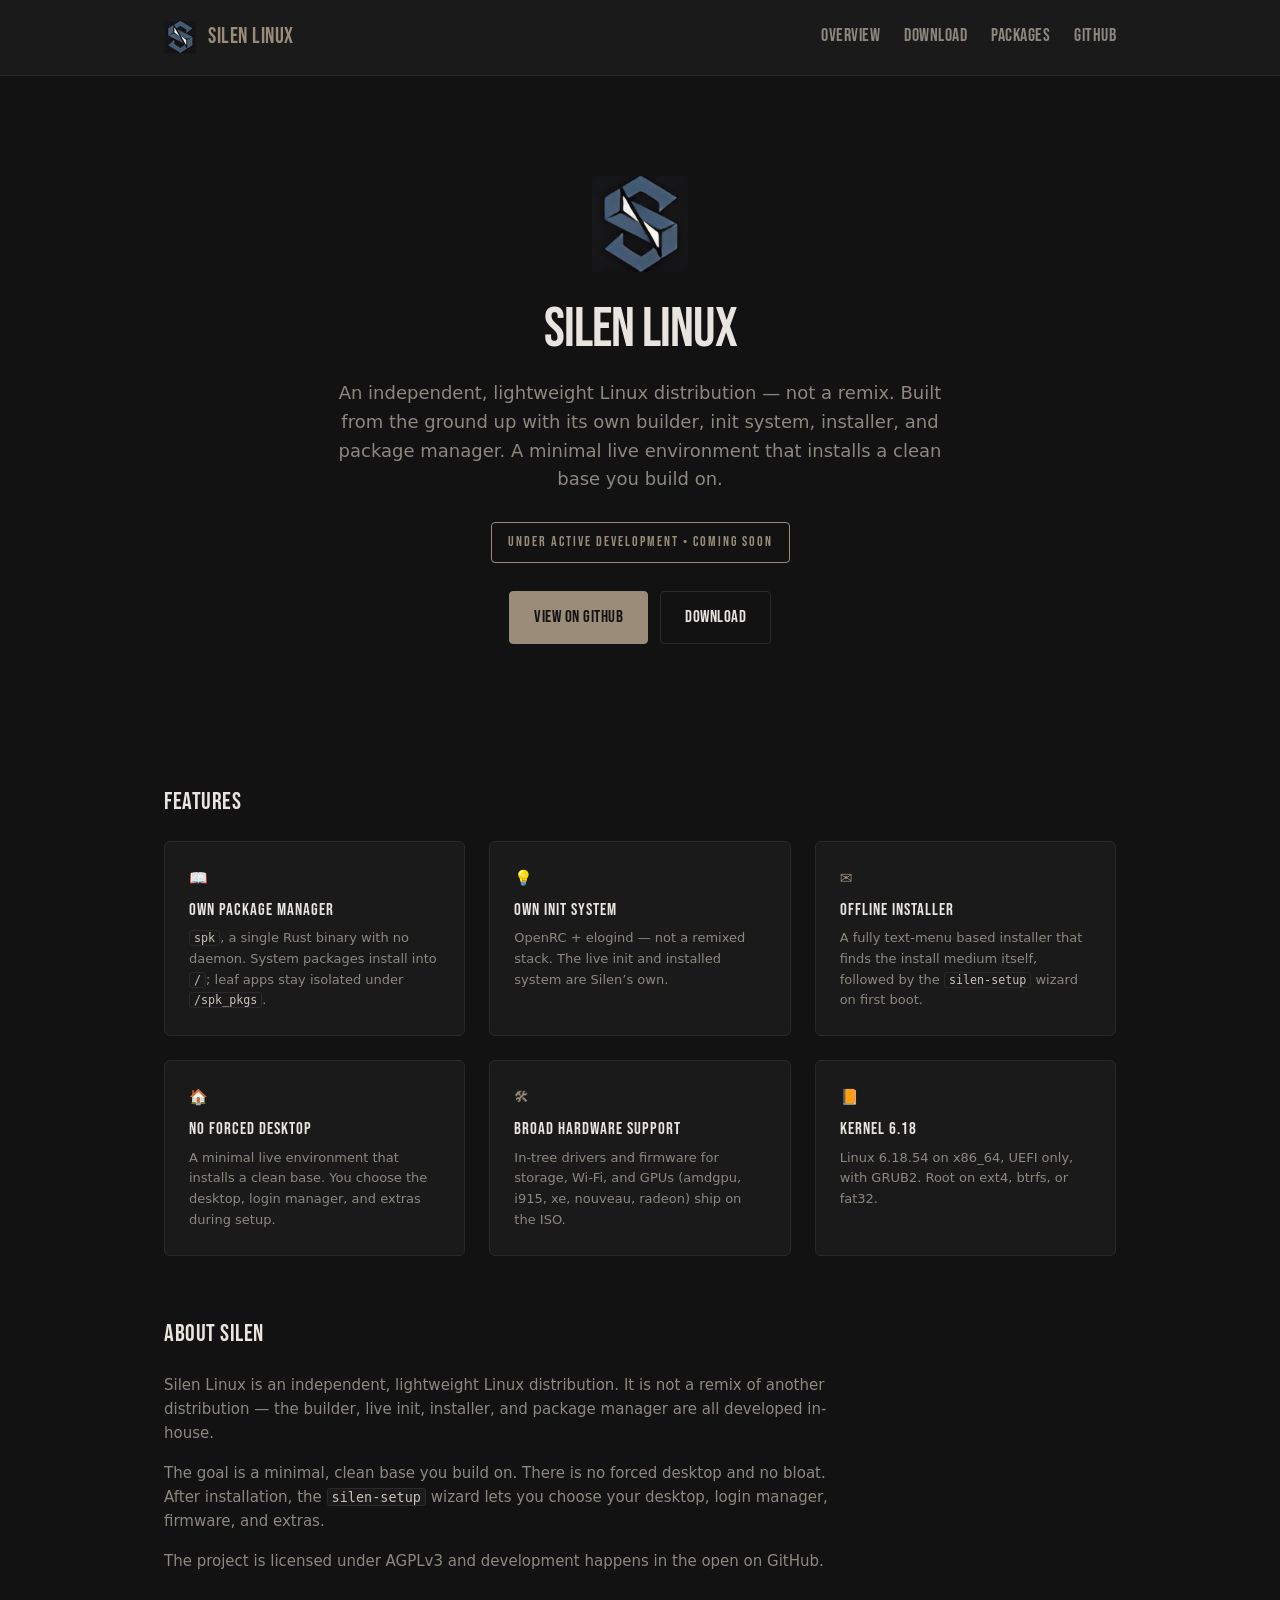
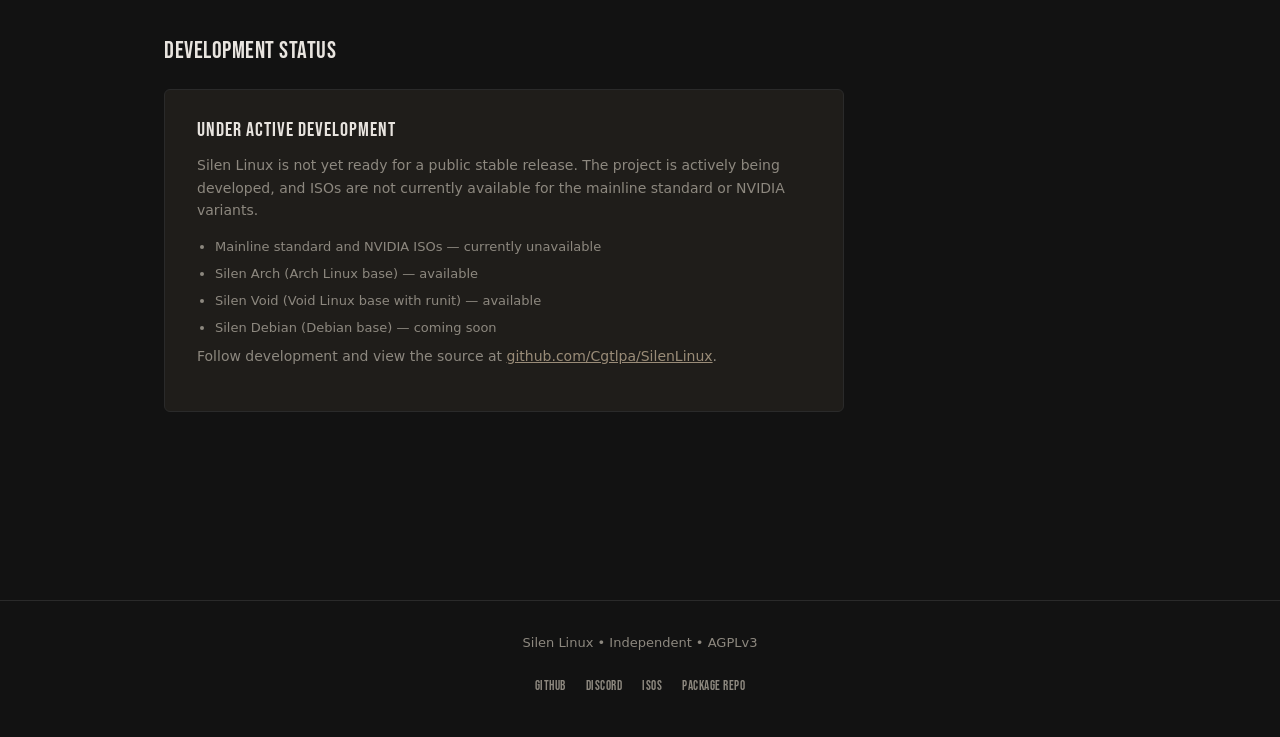
==== index.html @ 4ad1a321 "Redesign site: charcoal/earthy palette, coming-soon homepage, new navigation" ====
<!DOCTYPE html>
<html lang="en">
<head>
    <link rel="preconnect" href="https://fonts.googleapis.com">
    <link rel="preconnect" href="https://fonts.gstatic.com" crossorigin>
    <link href="https://fonts.googleapis.com/css2?family=Bebas+Neue&display=swap" rel="stylesheet">
    <meta charset="UTF-8">
    <meta name="viewport" content="width=device-width, initial-scale=1.0">
    <title>Silen Linux - an independent Linux distribution in development</title>
    <meta name="description" content="Silen Linux is an independent, lightweight Linux distribution under active development. Not a remix - built from the ground up with its own builder, init system, installer, and package manager.">
    <link rel="icon" href="favicon.png" type="image/png">
    <link rel="stylesheet" href="styles.css?v=5">
</head>
<body>

<div class="header">
    <div class="header-inner">
        <a class="brand" href="index.html">
            <img src="silen_logo_preffered.png" alt="Silen Linux logo">
            <h1>Silen Linux</h1>
        </a>
        <button class="mobile-menu-btn" aria-label="Toggle menu">&#9776;</button>
        <nav id="main-nav">
            <a href="index.html">Overview</a>
            <a href="get.html">Download</a>
            <a href="packages.html">Packages</a>
            <a href="https://github.com/Cgtlpa/SilenLinux" target="_blank" rel="noopener">GitHub</a>
        </nav>
    </div>
</div>

<div class="page">
    <section class="hero">
        <img src="silen_logo_preffered.png" alt="Silen Linux logo" class="hero-logo">
        <h1>Silen Linux</h1>
        <p>An independent, lightweight Linux distribution &mdash; not a remix. Built from the ground up with its own builder, init system, installer, and package manager. A minimal live environment that installs a clean base you build on.</p>
        <div class="coming-soon">Under active development &bull; Coming soon</div>
        <div class="actions">
            <a class="btn btn-primary" href="https://github.com/Cgtlpa/SilenLinux" target="_blank" rel="noopener">View on GitHub</a>
            <a class="btn btn-outline" href="get.html">Download</a>
        </div>
    </section>

    <section class="section">
        <h2 class="section-title">Features</h2>
        <div class="features-grid">
            <div class="feature">
                <span class="feature-icon" aria-hidden="true">&#128214;</span>
                <h3>Own package manager</h3>
                <p><code>spk</code>, a single Rust binary with no daemon. System packages install into <code>/</code>; leaf apps stay isolated under <code>/spk_pkgs</code>.</p>
            </div>
            <div class="feature">
                <span class="feature-icon" aria-hidden="true">&#128161;</span>
                <h3>Own init system</h3>
                <p>OpenRC + elogind &mdash; not a remixed stack. The live init and installed system are Silen&rsquo;s own.</p>
            </div>
            <div class="feature">
                <span class="feature-icon" aria-hidden="true">&#9993;</span>
                <h3>Offline installer</h3>
                <p>A fully text-menu based installer that finds the install medium itself, followed by the <code>silen-setup</code> wizard on first boot.</p>
            </div>
            <div class="feature">
                <span class="feature-icon" aria-hidden="true">&#127968;</span>
                <h3>No forced desktop</h3>
                <p>A minimal live environment that installs a clean base. You choose the desktop, login manager, and extras during setup.</p>
            </div>
            <div class="feature">
                <span class="feature-icon" aria-hidden="true">&#128736;</span>
                <h3>Broad hardware support</h3>
                <p>In-tree drivers and firmware for storage, Wi-Fi, and GPUs (amdgpu, i915, xe, nouveau, radeon) ship on the ISO.</p>
            </div>
            <div class="feature">
                <span class="feature-icon" aria-hidden="true">&#128217;</span>
                <h3>Kernel 6.18</h3>
                <p>Linux 6.18.54 on x86_64, UEFI only, with GRUB2. Root on ext4, btrfs, or fat32.</p>
            </div>
        </div>
    </section>

    <section class="section">
        <h2 class="section-title">About Silen</h2>
        <div class="about-content">
            <p>Silen Linux is an independent, lightweight Linux distribution. It is not a remix of another distribution &mdash; the builder, live init, installer, and package manager are all developed in-house.</p>
            <p>The goal is a minimal, clean base you build on. There is no forced desktop and no bloat. After installation, the <code>silen-setup</code> wizard lets you choose your desktop, login manager, firmware, and extras.</p>
            <p>The project is licensed under AGPLv3 and development happens in the open on GitHub.</p>
        </div>
    </section>

    <section class="section">
        <h2 class="section-title">Development Status</h2>
        <div class="dev-status">
            <h2>Under active development</h2>
            <p>Silen Linux is not yet ready for a public stable release. The project is actively being developed, and ISOs are not currently available for the mainline standard or NVIDIA variants.</p>
            <ul>
                <li>Mainline standard and NVIDIA ISOs &mdash; currently unavailable</li>
                <li>Silen Arch (Arch Linux base) &mdash; available</li>
                <li>Silen Void (Void Linux base with runit) &mdash; available</li>
                <li>Silen Debian (Debian base) &mdash; coming soon</li>
            </ul>
            <p>Follow development and view the source at <a href="https://github.com/Cgtlpa/SilenLinux" target="_blank" rel="noopener">github.com/Cgtlpa/SilenLinux</a>.</p>
        </div>
    </section>
</div>

<div class="footer">
    <div class="footer-inner">
        <p>Silen Linux &bull; Independent &bull; AGPLv3</p>
        <nav>
            <a href="https://github.com/Cgtlpa/SilenLinux" target="_blank" rel="noopener">GitHub</a>
            <a href="https://discord.gg/WxbRRURcZ" target="_blank" rel="noopener">Discord</a>
            <a href="https://huggingface.co/datasets/vgzz/silen-isos" target="_blank" rel="noopener">ISOs</a>
            <a href="https://huggingface.co/datasets/vgzz/spk-pkgs/tree/main/packages" target="_blank" rel="noopener">Package repo</a>
        </nav>
    </div>
</div>

<script>
    const btn = document.querySelector('.mobile-menu-btn');
    const nav = document.getElementById('main-nav');
    btn.addEventListener('click', () => {
        const open = nav.classList.toggle('open');
        btn.setAttribute('aria-expanded', open);
    });
</script>

</body>
</html>
---- styles.css ----
/* Silen Linux - charcoal, warm off-white, muted earthy accent */

* {
    box-sizing: border-box;
}

:root {
    --bg: #121212;
    --surface: #1a1a1a;
    --surface-hover: #242424;
    --border: #2a2a2a;
    --text: #e8e4df;
    --text-muted: #8d887f;
    --accent: #9a8c78;
    --accent-hover: #b8a894;
    --code-bg: #1a1a1a;
    --code-text: #c9c2b8;
    --status-bg: #1f1d1a;
}

html {
    scroll-behavior: smooth;
}

body {
    color: var(--text);
    background-color: var(--bg);
    font-family: ui-sans-serif, system-ui, -apple-system, BlinkMacSystemFont, "Segoe UI", Roboto, "Helvetica Neue", sans-serif;
    font-size: 15px;
    line-height: 1.6;
    margin: 0;
    padding: 0;
}

::selection {
    background: var(--accent);
    color: var(--bg);
}

.muted {
    color: var(--text-muted);
}

a {
    color: var(--accent);
    text-decoration: underline;
}

a:hover {
    color: var(--accent-hover);
}

h1, h2, h3, h4 {
    font-family: "Bebas Neue", sans-serif;
    font-weight: 400;
    letter-spacing: 1px;
    margin: 0 0 12px;
    line-height: 1.2;
}

h1 {
    font-size: 40px;
}

h2 {
    font-size: 28px;
}

h3 {
    font-size: 20px;
}

p {
    margin: 0 0 16px;
}

ul, ol {
    margin: 0 0 16px;
    padding-left: 20px;
}

li {
    margin-bottom: 6px;
}

code {
    font-family: ui-monospace, "DejaVu Sans Mono", "Liberation Mono", monospace;
    font-size: 0.9em;
    color: var(--code-text);
    background: var(--code-bg);
    border: 1px solid var(--border);
    padding: 0 4px;
    border-radius: 3px;
}

pre {
    background: var(--code-bg);
    border: 1px solid var(--border);
    border-radius: 6px;
    padding: 12px 16px;
    margin: 16px 0;
    overflow-x: auto;
    font-size: 13px;
    line-height: 1.5;
}

pre code {
    background: none;
    border: none;
    padding: 0;
    color: var(--code-text);
}

/* Favicon link is set in HTML */

/* Header / Navigation */
.header {
    background: var(--surface);
    border-bottom: 1px solid var(--border);
    padding: 16px 0;
    position: sticky;
    top: 0;
    z-index: 50;
}

.header-inner {
    max-width: 1000px;
    margin: 0 auto;
    padding: 0 24px;
    display: flex;
    align-items: center;
    justify-content: space-between;
    gap: 24px;
    flex-wrap: wrap;
}

.brand {
    display: flex;
    align-items: center;
    gap: 12px;
    text-decoration: none;
}

.brand img {
    width: 32px;
    height: 32px;
    display: block;
}

.brand h1 {
    font-size: 22px;
    margin: 0;
    letter-spacing: 0.5px;
}

nav {
    display: flex;
    gap: 24px;
    align-items: center;
    flex-wrap: wrap;
}

nav a {
    font-family: "Bebas Neue", sans-serif;
    font-size: 18px;
    letter-spacing: 0.5px;
    color: var(--text-muted);
    text-decoration: none;
    padding: 6px 0;
    border-bottom: 2px solid transparent;
    transition: border-color 0.2s ease, color 0.2s ease;
}

nav a:hover {
    color: var(--text);
    border-bottom-color: var(--accent);
}

nav a.active {
    color: var(--text);
    border-bottom-color: var(--accent);
}

/* Mobile menu button */
.mobile-menu-btn {
    display: none;
    background: none;
    border: 1px solid var(--border);
    color: var(--text);
    padding: 6px 10px;
    border-radius: 4px;
    font-size: 18px;
    cursor: pointer;
}

.mobile-menu-btn:hover {
    border-color: var(--accent);
}

/* Page container */
.page {
    max-width: 1000px;
    margin: 0 auto;
    padding: 40px 24px 60px;
}

/* Hero */
.hero {
    text-align: center;
    padding: 60px 24px 80px;
}

.hero-logo {
    width: 96px;
    height: 96px;
    margin: 0 auto 24px;
    display: block;
}

.hero h1 {
    font-size: 56px;
    margin: 0 0 16px;
    letter-spacing: -1px;
}

.hero p {
    font-size: 18px;
    color: var(--text-muted);
    max-width: 620px;
    margin: 0 auto 28px;
}

.hero .coming-soon {
    display: inline-flex;
    align-items: center;
    gap: 8px;
    font-family: "Bebas Neue", sans-serif;
    font-size: 14px;
    letter-spacing: 2px;
    color: var(--accent);
    padding: 8px 16px;
    border: 1px solid var(--accent);
    border-radius: 4px;
    margin-bottom: 28px;
}

.hero .actions {
    display: flex;
    gap: 12px;
    justify-content: center;
    flex-wrap: wrap;
}

.btn {
    display: inline-block;
    font-family: "Bebas Neue", sans-serif;
    font-size: 17px;
    letter-spacing: 0.5px;
    text-decoration: none;
    padding: 12px 24px;
    border-radius: 4px;
    border: 1px solid transparent;
    transition: background 0.2s ease, border-color 0.2s ease, color 0.2s ease;
}

.btn-primary {
    background: var(--accent);
    color: var(--bg);
    border-color: var(--accent);
}

.btn-primary:hover {
    background: var(--accent-hover);
    border-color: var(--accent-hover);
}

.btn-outline {
    background: transparent;
    color: var(--text);
    border-color: var(--border);
}

.btn-outline:hover {
    border-color: var(--accent);
    color: var(--accent);
}

/* Section */
.section {
    margin: 64px 0;
}

.section-title {
    font-size: 24px;
    margin: 0 0 24px;
    letter-spacing: 0.5px;
}

/* Features */
.features-grid {
    display: grid;
    grid-template-columns: repeat(auto-fit, minmax(240px, 1fr));
    gap: 24px;
}

.feature {
    background: var(--surface);
    border: 1px solid var(--border);
    border-radius: 6px;
    padding: 24px;
}

.feature-icon {
    width: 20px;
    height: 20px;
    color: var(--accent);
    margin-bottom: 14px;
    display: block;
}

.feature h3 {
    font-size: 17px;
    margin: 0 0 8px;
}

.feature p {
    font-size: 13px;
    color: var(--text-muted);
    margin: 0;
}

/* About */
.about-content {
    max-width: 680px;
}

.about-content p {
    font-size: 15px;
    color: var(--text-muted);
}

/* Development status */
.dev-status {
    background: var(--status-bg);
    border: 1px solid var(--border);
    border-radius: 6px;
    padding: 28px 32px;
    max-width: 680px;
}

.dev-status h2 {
    font-size: 20px;
    margin: 0 0 12px;
}

.dev-status p {
    font-size: 14px;
    color: var(--text-muted);
    margin: 0 0 16px;
}

.dev-status ul {
    margin: 0;
    padding-left: 18px;
}

.dev-status li {
    font-size: 13px;
    color: var(--text-muted);
    margin-bottom: 6px;
}

/* Tables */
table {
    width: 100%;
    border-collapse: collapse;
    font-size: 13px;
    margin: 16px 0;
}

th, td {
    border: 1px solid var(--border);
    padding: 8px 12px;
    text-align: left;
    vertical-align: top;
}

th {
    background: var(--surface-hover);
    color: var(--text);
    font-weight: 600;
    font-size: 12px;
    letter-spacing: 0.5px;
    text-transform: uppercase;
}

/* Footer */
.footer {
    border-top: 1px solid var(--border);
    padding: 32px 24px;
    margin-top: 64px;
}

.footer-inner {
    max-width: 1000px;
    margin: 0 auto;
    display: flex;
    flex-direction: column;
    gap: 16px;
    align-items: center;
    text-align: center;
}

.footer p {
    font-size: 13px;
    color: var(--text-muted);
    margin: 0;
}

.footer nav {
    display: flex;
    gap: 20px;
    flex-wrap: wrap;
    justify-content: center;
}

.footer nav a {
    color: var(--text-muted);
    text-decoration: none;
    font-size: 13px;
}

.footer nav a:hover {
    color: var(--accent);
    text-decoration: underline;
}

/* Responsive */
@media (max-width: 700px) {
    .header-inner {
        padding: 0 16px;
        flex-direction: column;
        align-items: stretch;
        gap: 12px;
    }

    .brand {
        justify-content: center;
        width: 100%;
    }

    nav {
        display: none;
        width: 100%;
        justify-content: center;
        margin-top: 8px;
    }

    nav.open {
        display: flex;
        flex-direction: column;
        align-items: center;
        gap: 14px;
        padding: 16px 0;
        background: var(--surface-hover);
        border-radius: 6px;
    }

    nav a {
        font-size: 17px;
        padding: 8px 0;
        width: 100%;
        text-align: center;
        border-bottom: none;
    }

    nav a:hover,
    nav a.active {
        border-bottom: none;
        background: var(--surface);
        border-radius: 4px;
    }

    .mobile-menu-btn {
        display: block;
        margin-left: auto;
    }

    .hero {
        padding: 40px 16px 56px;
    }

    .hero h1 {
        font-size: 40px;
    }

    .hero p {
        font-size: 16px;
    }

    .hero .actions {
        flex-direction: column;
        align-items: center;
    }

    .btn {
        width: 100%;
        max-width: 260px;
        text-align: center;
    }

    .features-grid {
        grid-template-columns: 1fr;
    }

    .page {
        padding: 28px 16px 48px;
    }

    .section {
        margin: 48px 0;
    }

    .dev-status {
        padding: 20px 24px;
    }

    .footer-inner {
        gap: 12px;
    }

    .footer nav {
        gap: 14px;
    }
}

@media (max-width: 480px) {
    h1 {
        font-size: 32px;
    }
    h2 {
        font-size: 24px;
    }
    .hero h1 {
        font-size: 34px;
    }
}

@media (prefers-reduced-motion: reduce) {
    * {
        transition: none !important;
        animation: none !important;
        scroll-behavior: auto !important;
    }
}
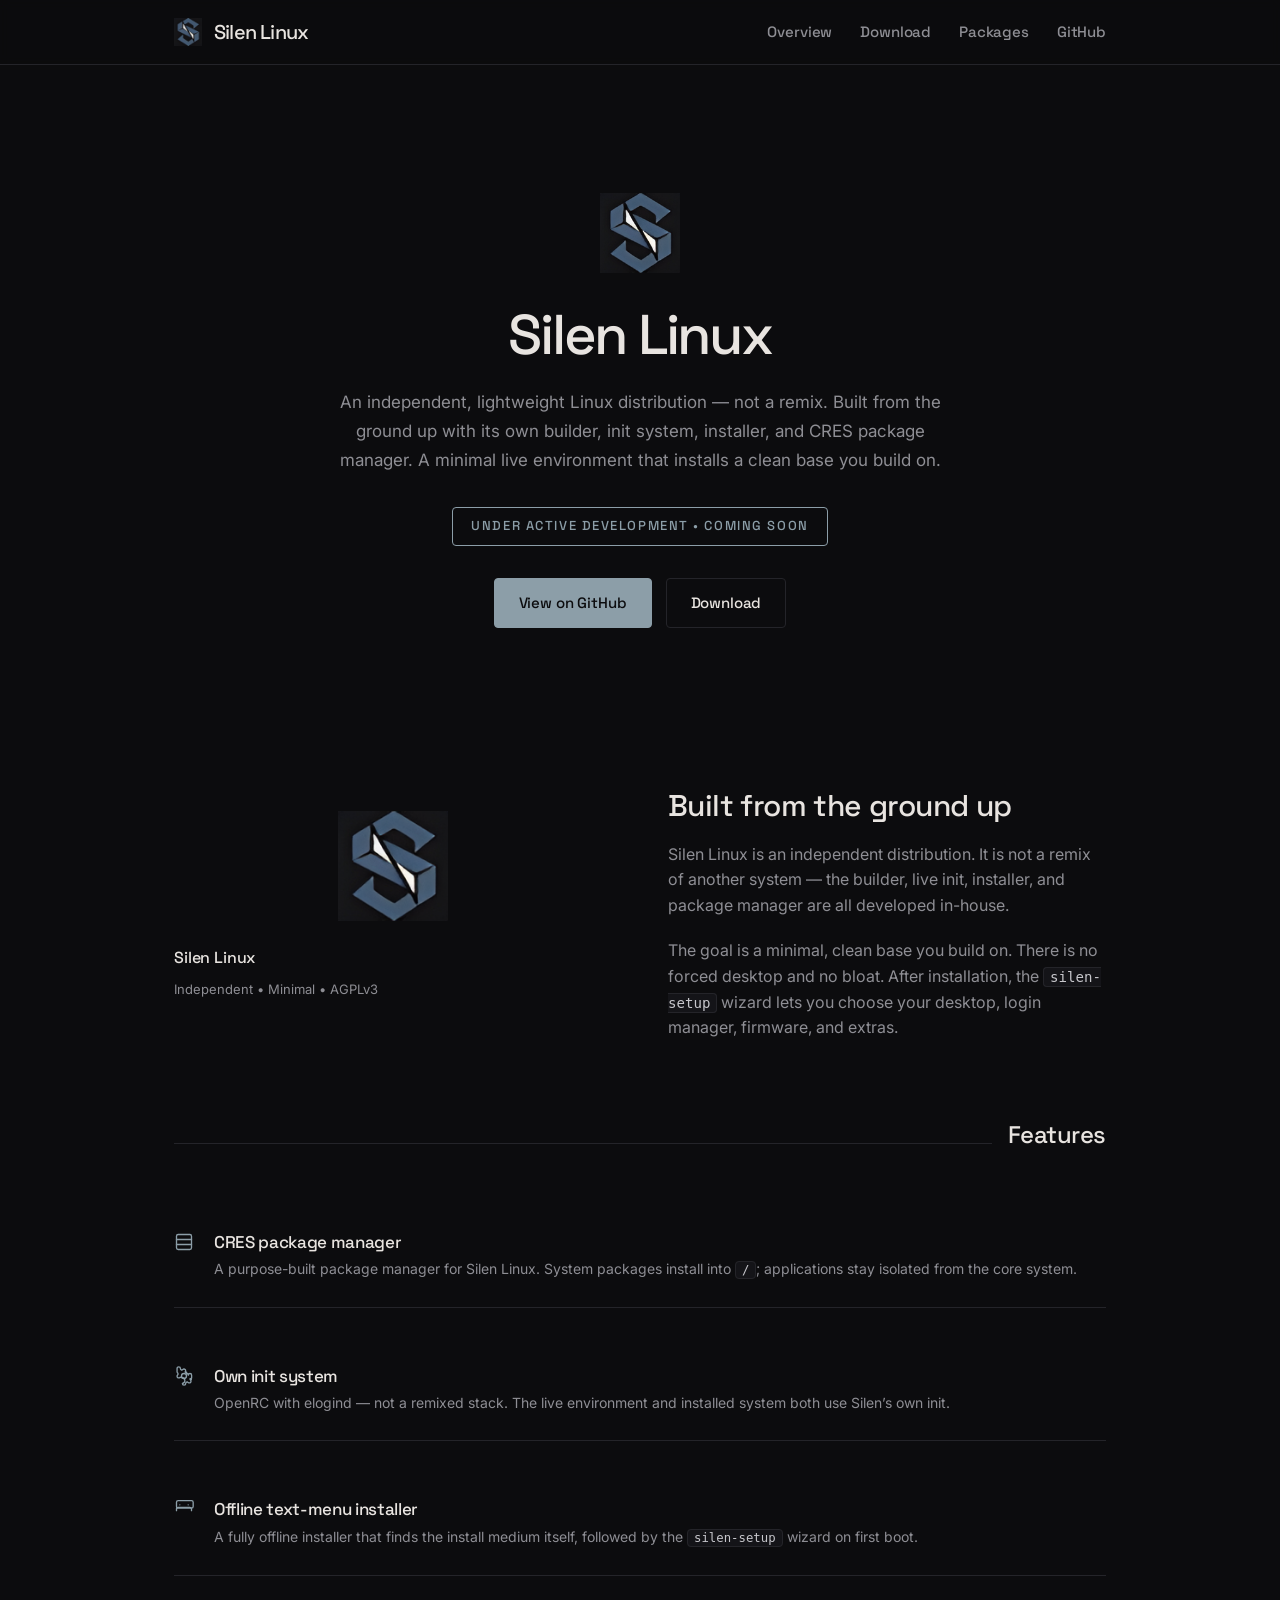
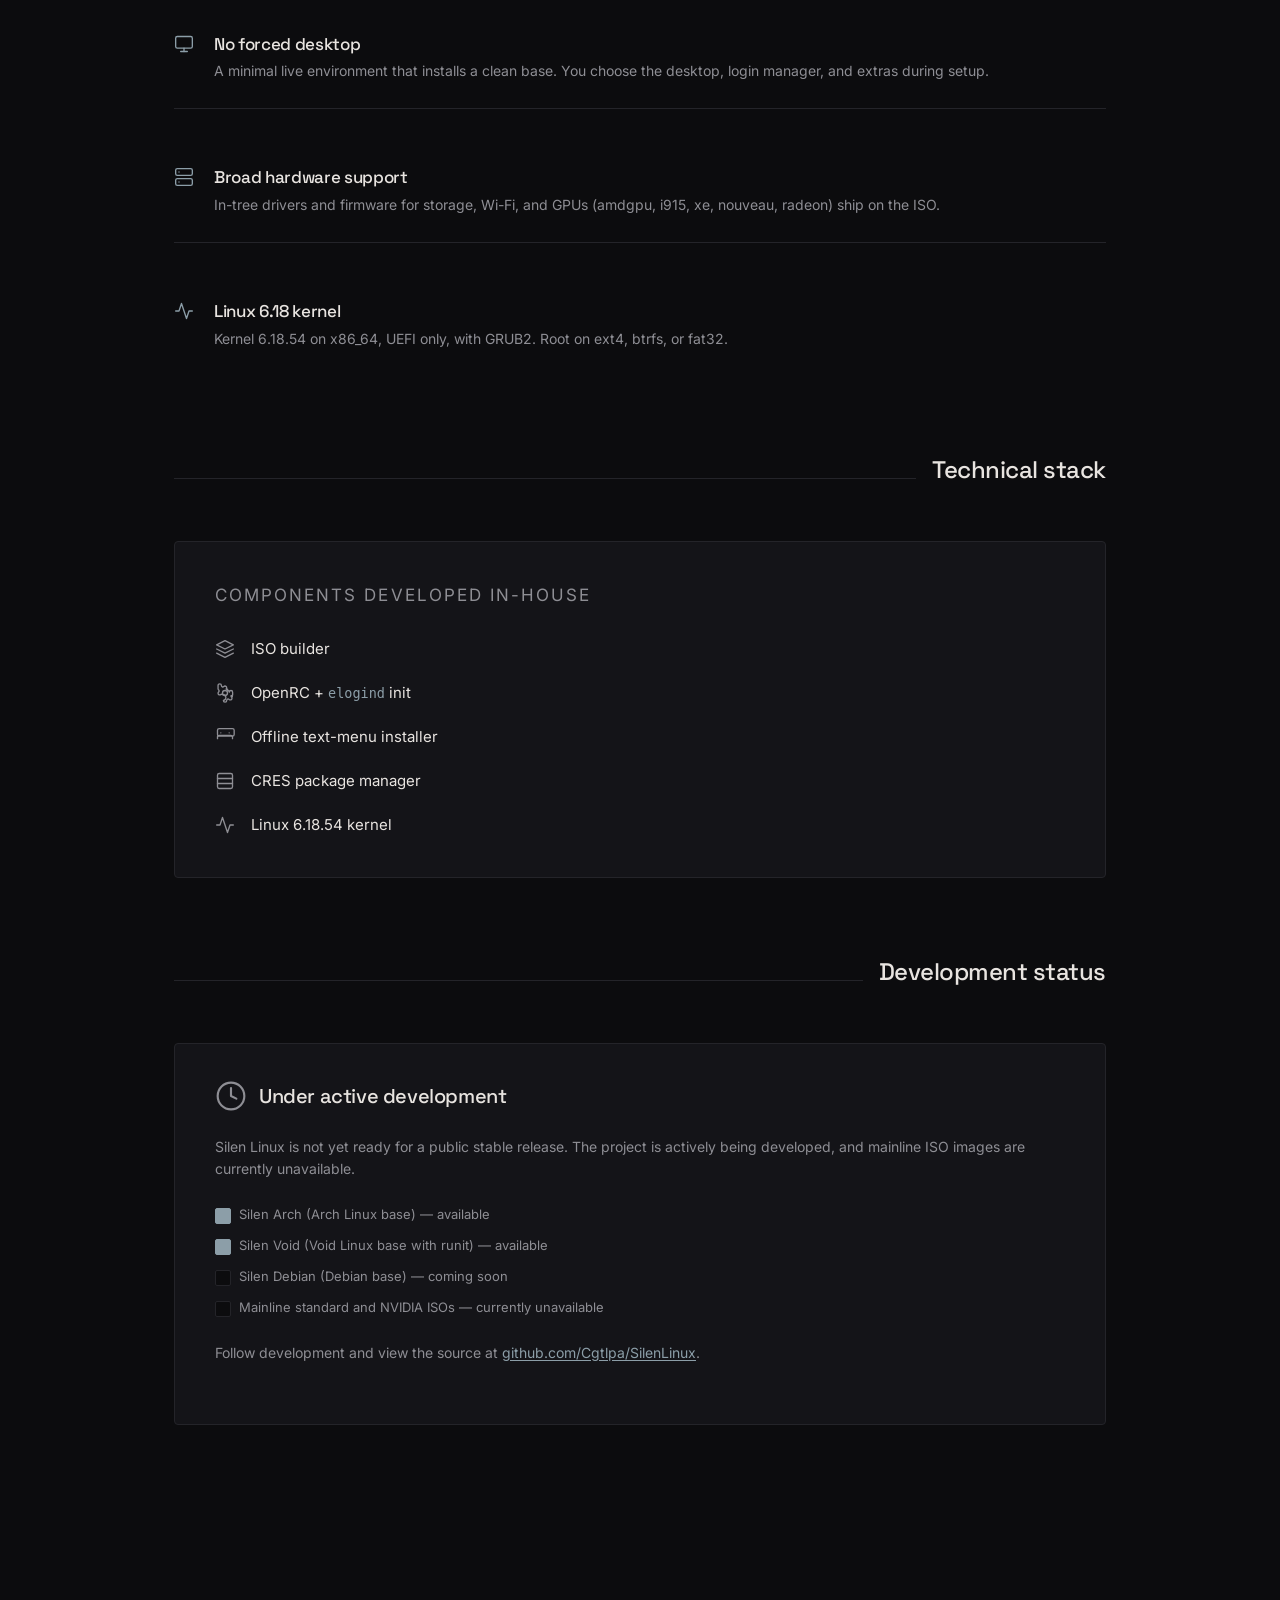
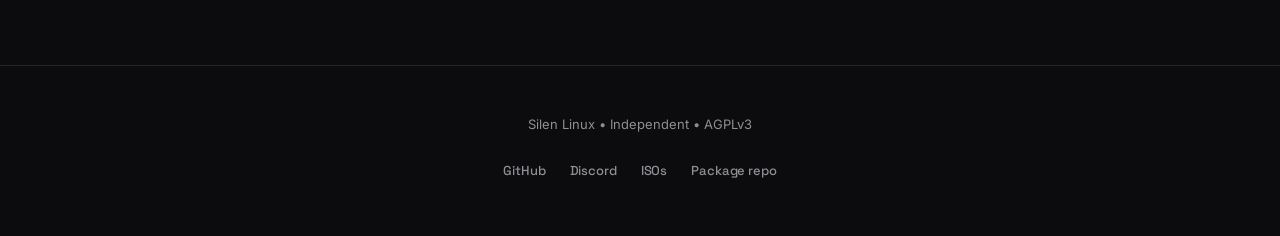
==== commit 82046aad: "Major redesign: CRES package manager, modern minimal identity, SVG icons" ====
--- a/index.html
+++ b/index.html
@@ -3,13 +3,13 @@
 <head>
     <link rel="preconnect" href="https://fonts.googleapis.com">
     <link rel="preconnect" href="https://fonts.gstatic.com" crossorigin>
-    <link href="https://fonts.googleapis.com/css2?family=Bebas+Neue&display=swap" rel="stylesheet">
+    <link href="https://fonts.googleapis.com/css2?family=Inter:wght@400;500&family=Space+Grotesk:wght@400;500&display=swap" rel="stylesheet">
     <meta charset="UTF-8">
     <meta name="viewport" content="width=device-width, initial-scale=1.0">
     <title>Silen Linux - an independent Linux distribution in development</title>
-    <meta name="description" content="Silen Linux is an independent, lightweight Linux distribution under active development. Not a remix - built from the ground up with its own builder, init system, installer, and package manager.">
+    <meta name="description" content="Silen Linux is an independent, lightweight Linux distribution under active development. Not a remix - built from the ground up with its own builder, init system, installer, and CRES package manager.">
     <link rel="icon" href="favicon.png" type="image/png">
-    <link rel="stylesheet" href="styles.css?v=5">
+    <link rel="stylesheet" href="styles.css?v=6">
 </head>
 <body>
 
@@ -19,21 +19,23 @@
             <img src="silen_logo_preffered.png" alt="Silen Linux logo">
             <h1>Silen Linux</h1>
         </a>
-        <button class="mobile-menu-btn" aria-label="Toggle menu">&#9776;</button>
+        <button class="mobile-menu-btn" aria-label="Toggle menu" aria-expanded="false"><svg class="icon icon-md" viewBox="0 0 24 24"><line x1="4" y1="7" x2="20" y2="7"/><line x1="4" y1="12" x2="20" y2="12"/><line x1="4" y1="17" x2="20" y2="17"/></svg></button>
         <nav id="main-nav">
             <a href="index.html">Overview</a>
             <a href="get.html">Download</a>
             <a href="packages.html">Packages</a>
-            <a href="https://github.com/Cgtlpa/SilenLinux" target="_blank" rel="noopener">GitHub</a>
+            <a href="github.html">GitHub</a>
         </nav>
     </div>
 </div>
 
 <div class="page">
+
+    <!-- Hero -->
     <section class="hero">
         <img src="silen_logo_preffered.png" alt="Silen Linux logo" class="hero-logo">
         <h1>Silen Linux</h1>
-        <p>An independent, lightweight Linux distribution &mdash; not a remix. Built from the ground up with its own builder, init system, installer, and package manager. A minimal live environment that installs a clean base you build on.</p>
+        <p>An independent, lightweight Linux distribution &mdash; not a remix. Built from the ground up with its own builder, init system, installer, and CRES package manager. A minimal live environment that installs a clean base you build on.</p>
         <div class="coming-soon">Under active development &bull; Coming soon</div>
         <div class="actions">
             <a class="btn btn-primary" href="https://github.com/Cgtlpa/SilenLinux" target="_blank" rel="noopener">View on GitHub</a>
@@ -41,65 +43,151 @@
         </div>
     </section>
 
+    <!-- Introduction -->
+    <section class="intro">
+        <div class="intro-brand">
+            <img src="silen_logo_preffered.png" alt="Silen Linux logo" class="intro-logo">
+            <div style="font-family:'Space Grotesk',sans-serif; font-size:16px; font-weight:500; letter-spacing:-0.01em; color:var(--text);">
+                Silen Linux
+            </div>
+            <p style="font-size:13px; color:var(--text-muted); margin-top:8px;">Independent &bull; Minimal &bull; AGPLv3</p>
+        </div>
+        <div class="intro-text">
+            <h2>Built from the ground up</h2>
+            <p>Silen Linux is an independent distribution. It is not a remix of another system &mdash; the builder, live init, installer, and package manager are all developed in-house.</p>
+            <p>The goal is a minimal, clean base you build on. There is no forced desktop and no bloat. After installation, the <code>silen-setup</code> wizard lets you choose your desktop, login manager, firmware, and extras.</p>
+        </div>
+    </section>
+
+    <!-- Features -->
     <section class="section">
-        <h2 class="section-title">Features</h2>
-        <div class="features-grid">
-            <div class="feature">
-                <span class="feature-icon" aria-hidden="true">&#128214;</span>
-                <h3>Own package manager</h3>
-                <p><code>spk</code>, a single Rust binary with no daemon. System packages install into <code>/</code>; leaf apps stay isolated under <code>/spk_pkgs</code>.</p>
-            </div>
-            <div class="feature">
-                <span class="feature-icon" aria-hidden="true">&#128161;</span>
-                <h3>Own init system</h3>
-                <p>OpenRC + elogind &mdash; not a remixed stack. The live init and installed system are Silen&rsquo;s own.</p>
-            </div>
-            <div class="feature">
-                <span class="feature-icon" aria-hidden="true">&#9993;</span>
-                <h3>Offline installer</h3>
-                <p>A fully text-menu based installer that finds the install medium itself, followed by the <code>silen-setup</code> wizard on first boot.</p>
-            </div>
-            <div class="feature">
-                <span class="feature-icon" aria-hidden="true">&#127968;</span>
-                <h3>No forced desktop</h3>
-                <p>A minimal live environment that installs a clean base. You choose the desktop, login manager, and extras during setup.</p>
-            </div>
-            <div class="feature">
-                <span class="feature-icon" aria-hidden="true">&#128736;</span>
-                <h3>Broad hardware support</h3>
-                <p>In-tree drivers and firmware for storage, Wi-Fi, and GPUs (amdgpu, i915, xe, nouveau, radeon) ship on the ISO.</p>
-            </div>
-            <div class="feature">
-                <span class="feature-icon" aria-hidden="true">&#128217;</span>
-                <h3>Kernel 6.18</h3>
-                <p>Linux 6.18.54 on x86_64, UEFI only, with GRUB2. Root on ext4, btrfs, or fat32.</p>
-            </div>
-        </div>
-    </section>
-
+        <div class="section-header">
+            <div class="section-divider"></div>
+            <h2 class="section-title">Features</h2>
+        </div>
+        <div class="features-list">
+            <div class="feature">
+                <svg class="icon icon-accent" viewBox="0 0 24 24">
+                    <rect x="3" y="3" width="18" height="18" rx="2"/>
+                    <path d="M3 9h18M3 15h18"/>
+                </svg>
+                <div class="feature-content">
+                    <h3>CRES package manager</h3>
+                    <p>A purpose-built package manager for Silen Linux. System packages install into <code>/</code>; applications stay isolated from the core system.</p>
+                </div>
+            </div>
+            <div class="feature">
+                <svg class="icon icon-accent" viewBox="0 0 24 24">
+                    <circle cx="12" cy="12" r="3"/>
+                    <path d="M19.4 15a1.65 1.65 0 0 0 .33 1.82l.06.06a2 2 0 0 1 0 2.83 2 2 0 0 1-2.83 0l-.06-.06a1.65 1.65 0 0 0-1.82-.33 1.65 1.65 0 0 0-1 1.51V21a2 2 0 0 1-2 2 2 2 0 0 1-2-2v-.09A1.65 1.65 0 0 0 9 14a1.65 1.65 0 0 0-1.82-.33l-.06.06a2 2 0 0 1-2.83 0 2 2 0 0 1 0-2.83l.06-.06a1.65 1.65 0 0 0 .33-1.82 1.65 1.65 0 0 0-1-1.51V3a2 2 0 0 1 2-2 2 2 0 0 1 2 2v.09a1.65 1.65 0 0 0 1 1.51 1.65 1.65 0 0 0 1.82-.33l.06-.06a2 2 0 0 1 2.83 0 2 2 0 0 1 0 2.83l-.06.06a1.65 1.65 0 0 0 1.82.33V9a2 2 0 0 1 2 2 2 2 0 0 1 2-2 2 2 0 0 1 2 2v3.5a1.65 1.65 0 0 0-.33 1.82z"/>
+                </svg>
+                <div class="feature-content">
+                    <h3>Own init system</h3>
+                    <p>OpenRC with elogind &mdash; not a remixed stack. The live environment and installed system both use Silen&rsquo;s own init.</p>
+                </div>
+            </div>
+            <div class="feature">
+                <svg class="icon icon-accent" viewBox="0 0 24 24">
+                    <path d="M21 14v-2a2 2 0 0 0-2-2H5a2 2 0 0 0-2 2v2"/>
+                    <line x1="7" y1="7" x2="7" y2="7"/>
+                    <line x1="17" y1="7" x2="17" y2="7"/>
+                    <path d="M3 11h18a2 2 0 0 0 2-2v-5a2 2 0 0 0-2-2H5a2 2 0 0 0-2 2v5a2 2 0 0 0 2 2"/>
+                </svg>
+                <div class="feature-content">
+                    <h3>Offline text-menu installer</h3>
+                    <p>A fully offline installer that finds the install medium itself, followed by the <code>silen-setup</code> wizard on first boot.</p>
+                </div>
+            </div>
+            <div class="feature">
+                <svg class="icon icon-accent" viewBox="0 0 24 24">
+                    <rect x="2" y="3" width="20" height="14" rx="2" ry="2"/>
+                    <line x1="8" y1="21" x2="16" y2="21"/>
+                    <line x1="12" y1="17" x2="12" y2="21"/>
+                </svg>
+                <div class="feature-content">
+                    <h3>No forced desktop</h3>
+                    <p>A minimal live environment that installs a clean base. You choose the desktop, login manager, and extras during setup.</p>
+                </div>
+            </div>
+            <div class="feature">
+                <svg class="icon icon-accent" viewBox="0 0 24 24">
+                    <rect x="2" y="2" width="20" height="8" rx="2" ry="2"/>
+                    <rect x="2" y="14" width="20" height="8" rx="2" ry="2"/>
+                    <line x1="6" y1="6" x2="6.01" y2="6"/>
+                    <line x1="6" y1="18" x2="6.01" y2="18"/>
+                </svg>
+                <div class="feature-content">
+                    <h3>Broad hardware support</h3>
+                    <p>In-tree drivers and firmware for storage, Wi-Fi, and GPUs (amdgpu, i915, xe, nouveau, radeon) ship on the ISO.</p>
+                </div>
+            </div>
+            <div class="feature">
+                <svg class="icon icon-accent" viewBox="0 0 24 24">
+                    <polyline points="22 12 18 12 15 21 9 3 6 12 2 12"/>
+                </svg>
+                <div class="feature-content">
+                    <h3>Linux 6.18 kernel</h3>
+                    <p>Kernel 6.18.54 on x86_64, UEFI only, with GRUB2. Root on ext4, btrfs, or fat32.</p>
+                </div>
+            </div>
+        </div>
+    </section>
+
+    <!-- Architecture / Stack -->
     <section class="section">
-        <h2 class="section-title">About Silen</h2>
-        <div class="about-content">
-            <p>Silen Linux is an independent, lightweight Linux distribution. It is not a remix of another distribution &mdash; the builder, live init, installer, and package manager are all developed in-house.</p>
-            <p>The goal is a minimal, clean base you build on. There is no forced desktop and no bloat. After installation, the <code>silen-setup</code> wizard lets you choose your desktop, login manager, firmware, and extras.</p>
-            <p>The project is licensed under AGPLv3 and development happens in the open on GitHub.</p>
-        </div>
-    </section>
-
+        <div class="section-header">
+            <div class="section-divider"></div>
+            <h2 class="section-title">Technical stack</h2>
+        </div>
+        <div class="stack">
+            <div class="stack-title">Components developed in-house</div>
+            <div class="stack-items">
+                <div class="stack-item">
+                    <svg class="icon" viewBox="0 0 24 24"><path d="M12 2L2 7l10 5 10-5-10-5zM2 17l10 5 10-5M2 12l10 5 10-5"/></svg>
+                    <span>ISO builder</span>
+                </div>
+                <div class="stack-item">
+                    <svg class="icon" viewBox="0 0 24 24"><circle cx="12" cy="12" r="3"/><path d="M19.4 15a1.65 1.65 0 0 0 .33 1.82l.06.06a2 2 0 0 1 0 2.83 2 2 0 0 1-2.83 0l-.06-.06a1.65 1.65 0 0 0-1.82-.33 1.65 1.65 0 0 0-1 1.51V21a2 2 0 0 1-2 2 2 2 0 0 1-2-2v-.09A1.65 1.65 0 0 0 9 14a1.65 1.65 0 0 0-1.82-.33l-.06.06a2 2 0 0 1-2.83 0 2 2 0 0 1 0-2.83l.06-.06a1.65 1.65 0 0 0 .33-1.82 1.65 1.65 0 0 0-1-1.51V3a2 2 0 0 1 2-2 2 2 0 0 1 2 2v.09a1.65 1.65 0 0 0 1 1.51 1.65 1.65 0 0 0 1.82-.33l.06-.06a2 2 0 0 1 2.83 0 2 2 0 0 1 0 2.83l-.06.06a1.65 1.65 0 0 0 1.82.33V9a2 2 0 0 1 2 2 2 2 0 0 1 2-2 2 2 0 0 1 2 2v3.5a1.65 1.65 0 0 0-.33 1.82z"/></svg>
+                    <span>OpenRC + <code>elogind</code> init</span>
+                </div>
+                <div class="stack-item">
+                    <svg class="icon" viewBox="0 0 24 24"><path d="M21 14v-2a2 2 0 0 0-2-2H5a2 2 0 0 0-2 2v2"/><line x1="7" y1="7" x2="7" y2="7"/><line x1="17" y1="7" x2="17" y2="7"/><path d="M3 11h18a2 2 0 0 0 2-2v-5a2 2 0 0 0-2-2H5a2 2 0 0 0-2 2v5a2 2 0 0 0 2 2"/></svg>
+                    <span>Offline text-menu installer</span>
+                </div>
+                <div class="stack-item">
+                    <svg class="icon" viewBox="0 0 24 24"><rect x="3" y="3" width="18" height="18" rx="2"/><path d="M3 9h18M3 15h18"/></svg>
+                    <span>CRES package manager</span>
+                </div>
+                <div class="stack-item">
+                    <svg class="icon" viewBox="0 0 24 24"><polyline points="22 12 18 12 15 21 9 3 6 12 2 12"/></svg>
+                    <span>Linux 6.18.54 kernel</span>
+                </div>
+            </div>
+        </div>
+    </section>
+
+    <!-- Development status -->
     <section class="section">
-        <h2 class="section-title">Development Status</h2>
+        <div class="section-header">
+            <div class="section-divider"></div>
+            <h2 class="section-title">Development status</h2>
+        </div>
         <div class="dev-status">
-            <h2>Under active development</h2>
-            <p>Silen Linux is not yet ready for a public stable release. The project is actively being developed, and ISOs are not currently available for the mainline standard or NVIDIA variants.</p>
+            <div class="dev-status-header">
+                <svg class="icon icon-lg icon-muted" viewBox="0 0 24 24"><circle cx="12" cy="12" r="10"/><path d="M12 6v6l4 2"/></svg>
+                <h2>Under active development</h2>
+            </div>
+            <p>Silen Linux is not yet ready for a public stable release. The project is actively being developed, and mainline ISO images are currently unavailable.</p>
             <ul>
+                <li class="available">Silen Arch (Arch Linux base) &mdash; available</li>
+                <li class="available">Silen Void (Void Linux base with runit) &mdash; available</li>
+                <li>Silen Debian (Debian base) &mdash; coming soon</li>
                 <li>Mainline standard and NVIDIA ISOs &mdash; currently unavailable</li>
-                <li>Silen Arch (Arch Linux base) &mdash; available</li>
-                <li>Silen Void (Void Linux base with runit) &mdash; available</li>
-                <li>Silen Debian (Debian base) &mdash; coming soon</li>
             </ul>
-            <p>Follow development and view the source at <a href="https://github.com/Cgtlpa/SilenLinux" target="_blank" rel="noopener">github.com/Cgtlpa/SilenLinux</a>.</p>
-        </div>
-    </section>
+            <p style="margin-top:24px;">Follow development and view the source at <a href="https://github.com/Cgtlpa/SilenLinux" target="_blank" rel="noopener">github.com/Cgtlpa/SilenLinux</a>.</p>
+        </div>
+    </section>
+
 </div>
 
 <div class="footer">
--- a/styles.css
+++ b/styles.css
@@ -1,35 +1,40 @@
-/* Silen Linux - charcoal, warm off-white, muted earthy accent */
+/* Silen Linux - modern, minimal, technical.
+   Charcoal + muted steel palette. No emojis, no AI-generated noise. */
 
 * {
     box-sizing: border-box;
+    margin: 0;
+    padding: 0;
 }
 
 :root {
-    --bg: #121212;
-    --surface: #1a1a1a;
-    --surface-hover: #242424;
-    --border: #2a2a2a;
-    --text: #e8e4df;
-    --text-muted: #8d887f;
-    --accent: #9a8c78;
-    --accent-hover: #b8a894;
-    --code-bg: #1a1a1a;
-    --code-text: #c9c2b8;
-    --status-bg: #1f1d1a;
+    --bg: #0c0c0e;
+    --surface: #141418;
+    --surface-hover: #1c1c22;
+    --border: #242429;
+    --text: #e8e4e0;
+    --text-muted: #8e8e94;
+    --accent: #8c9ea8;
+    --accent-hover: #b3c3cc;
+    --code-bg: #141418;
+    --code-text: #c7c7cc;
+    --radius: 4px;
+    --max-width: 980px;
 }
 
 html {
     scroll-behavior: smooth;
+    scroll-padding-top: 72px;
 }
 
 body {
     color: var(--text);
     background-color: var(--bg);
-    font-family: ui-sans-serif, system-ui, -apple-system, BlinkMacSystemFont, "Segoe UI", Roboto, "Helvetica Neue", sans-serif;
+    font-family: "Inter", ui-sans-serif, system-ui, -apple-system, BlinkMacSystemFont, "Segoe UI", Roboto, sans-serif;
     font-size: 15px;
     line-height: 1.6;
-    margin: 0;
-    padding: 0;
+    font-weight: 400;
+    -webkit-font-smoothing: antialiased;
 }
 
 ::selection {
@@ -37,13 +42,10 @@
     color: var(--bg);
 }
 
-.muted {
-    color: var(--text-muted);
-}
-
 a {
     color: var(--accent);
     text-decoration: underline;
+    text-underline-offset: 2px;
 }
 
 a:hover {
@@ -51,86 +53,125 @@
 }
 
 h1, h2, h3, h4 {
-    font-family: "Bebas Neue", sans-serif;
-    font-weight: 400;
-    letter-spacing: 1px;
-    margin: 0 0 12px;
+    font-family: "Space Grotesk", ui-sans-serif, system-ui, -apple-system, BlinkMacSystemFont, "Segoe UI", Roboto, sans-serif;
+    font-weight: 500;
+    letter-spacing: -0.02em;
     line-height: 1.2;
+    color: var(--text);
 }
 
 h1 {
-    font-size: 40px;
+    font-size: 44px;
+    margin-bottom: 20px;
 }
 
 h2 {
     font-size: 28px;
+    margin-bottom: 16px;
 }
 
 h3 {
-    font-size: 20px;
+    font-size: 19px;
+    margin-bottom: 10px;
 }
 
 p {
-    margin: 0 0 16px;
+    margin: 0 0 18px;
+    color: var(--text);
 }
 
 ul, ol {
-    margin: 0 0 16px;
-    padding-left: 20px;
+    margin: 0 0 18px;
+    padding-left: 22px;
 }
 
 li {
-    margin-bottom: 6px;
+    margin-bottom: 8px;
+    color: var(--text);
 }
 
 code {
     font-family: ui-monospace, "DejaVu Sans Mono", "Liberation Mono", monospace;
-    font-size: 0.9em;
+    font-size: 0.88em;
     color: var(--code-text);
     background: var(--code-bg);
     border: 1px solid var(--border);
-    padding: 0 4px;
-    border-radius: 3px;
+    padding: 1px 6px;
+    border-radius: var(--radius);
 }
 
 pre {
     background: var(--code-bg);
     border: 1px solid var(--border);
-    border-radius: 6px;
-    padding: 12px 16px;
-    margin: 16px 0;
+    border-left: 3px solid var(--accent);
+    border-radius: var(--radius);
+    padding: 14px 18px;
+    margin: 20px 0;
     overflow-x: auto;
     font-size: 13px;
-    line-height: 1.5;
+    line-height: 1.55;
+    color: var(--code-text);
 }
 
 pre code {
     background: none;
     border: none;
     padding: 0;
-    color: var(--code-text);
-}
-
-/* Favicon link is set in HTML */
-
-/* Header / Navigation */
+    color: inherit;
+}
+
+/* ===== ICONS ===== */
+
+.icon {
+    display: inline-block;
+    width: 20px;
+    height: 20px;
+    stroke: var(--accent);
+    stroke-width: 1.6;
+    stroke-linecap: round;
+    stroke-linejoin: round;
+    fill: none;
+    vertical-align: middle;
+}
+
+.icon-md {
+    width: 24px;
+    height: 24px;
+}
+
+.icon-lg {
+    width: 32px;
+    height: 32px;
+}
+
+.icon-accent {
+    stroke: var(--accent);
+}
+
+.icon-muted {
+    stroke: var(--text-muted);
+}
+
+/* ===== HEADER / NAVIGATION ===== */
+
 .header {
-    background: var(--surface);
+    background: rgba(12, 12, 14, 0.85);
     border-bottom: 1px solid var(--border);
-    padding: 16px 0;
     position: sticky;
     top: 0;
-    z-index: 50;
+    z-index: 100;
+    backdrop-filter: blur(4px);
 }
 
 .header-inner {
-    max-width: 1000px;
+    max-width: var(--max-width);
     margin: 0 auto;
     padding: 0 24px;
     display: flex;
     align-items: center;
     justify-content: space-between;
     gap: 24px;
+    height: 64px;
     flex-wrap: wrap;
 }
 
@@ -142,125 +183,153 @@
 }
 
 .brand img {
-    width: 32px;
-    height: 32px;
+    width: 28px;
+    height: 28px;
     display: block;
 }
 
 .brand h1 {
-    font-size: 22px;
+    font-size: 20px;
     margin: 0;
-    letter-spacing: 0.5px;
+    letter-spacing: -0.04em;
 }
 
 nav {
     display: flex;
-    gap: 24px;
+    gap: 28px;
     align-items: center;
     flex-wrap: wrap;
 }
 
 nav a {
-    font-family: "Bebas Neue", sans-serif;
-    font-size: 18px;
-    letter-spacing: 0.5px;
+    font-family: "Space Grotesk", ui-sans-serif, system-ui, -apple-system, BlinkMacSystemFont, "Segoe UI", Roboto, sans-serif;
+    font-size: 15px;
+    font-weight: 500;
+    letter-spacing: -0.01em;
     color: var(--text-muted);
     text-decoration: none;
     padding: 6px 0;
-    border-bottom: 2px solid transparent;
-    transition: border-color 0.2s ease, color 0.2s ease;
+    position: relative;
+    transition: color 0.2s ease;
+}
+
+nav a::after {
+    content: "";
+    position: absolute;
+    bottom: 0;
+    left: 0;
+    width: 0;
+    height: 2px;
+    background: var(--accent);
+    transition: width 0.2s ease;
 }
 
 nav a:hover {
     color: var(--text);
-    border-bottom-color: var(--accent);
+}
+
+nav a:hover::after {
+    width: 100%;
 }
 
 nav a.active {
     color: var(--text);
-    border-bottom-color: var(--accent);
-}
-
-/* Mobile menu button */
+}
+
+nav a.active::after {
+    width: 100%;
+}
+
 .mobile-menu-btn {
     display: none;
     background: none;
     border: 1px solid var(--border);
     color: var(--text);
     padding: 6px 10px;
-    border-radius: 4px;
-    font-size: 18px;
+    border-radius: var(--radius);
+    font-size: 17px;
     cursor: pointer;
+    line-height: 1;
 }
 
 .mobile-menu-btn:hover {
     border-color: var(--accent);
 }
 
-/* Page container */
+/* ===== PAGE CONTAINER ===== */
+
 .page {
-    max-width: 1000px;
+    max-width: var(--max-width);
     margin: 0 auto;
-    padding: 40px 24px 60px;
-}
-
-/* Hero */
+    padding: 56px 24px 80px;
+}
+
+/* ===== HERO ===== */
+
 .hero {
+    padding: 72px 24px 96px;
     text-align: center;
-    padding: 60px 24px 80px;
 }
 
 .hero-logo {
-    width: 96px;
-    height: 96px;
-    margin: 0 auto 24px;
+    width: 80px;
+    height: 80px;
+    margin: 0 auto 28px;
     display: block;
 }
 
 .hero h1 {
     font-size: 56px;
-    margin: 0 0 16px;
-    letter-spacing: -1px;
+    margin: 0 0 20px;
+    letter-spacing: -0.04em;
 }
 
 .hero p {
-    font-size: 18px;
-    color: var(--text-muted);
-    max-width: 620px;
-    margin: 0 auto 28px;
-}
-
-.hero .coming-soon {
+    font-size: 17px;
+    color: var(--text-muted);
+    max-width: 640px;
+    margin: 0 auto 32px;
+    line-height: 1.7;
+}
+
+.coming-soon {
     display: inline-flex;
     align-items: center;
     gap: 8px;
-    font-family: "Bebas Neue", sans-serif;
-    font-size: 14px;
-    letter-spacing: 2px;
+    font-family: "Space Grotesk", ui-sans-serif, system-ui, -apple-system, BlinkMacSystemFont, "Segoe UI", Roboto, sans-serif;
+    font-size: 13px;
+    font-weight: 500;
+    letter-spacing: 0.12em;
+    text-transform: uppercase;
     color: var(--accent);
-    padding: 8px 16px;
+    padding: 8px 18px;
     border: 1px solid var(--accent);
-    border-radius: 4px;
-    margin-bottom: 28px;
-}
-
-.hero .actions {
-    display: flex;
-    gap: 12px;
+    border-radius: var(--radius);
+    margin-bottom: 32px;
+}
+
+.actions {
+    display: flex;
+    gap: 14px;
     justify-content: center;
     flex-wrap: wrap;
 }
 
 .btn {
-    display: inline-block;
-    font-family: "Bebas Neue", sans-serif;
-    font-size: 17px;
-    letter-spacing: 0.5px;
+    display: inline-flex;
+    align-items: center;
+    justify-content: center;
+    gap: 8px;
+    font-family: "Space Grotesk", ui-sans-serif, system-ui, -apple-system, BlinkMacSystemFont, "Segoe UI", Roboto, sans-serif;
+    font-size: 15px;
+    font-weight: 500;
+    letter-spacing: -0.01em;
     text-decoration: none;
     padding: 12px 24px;
-    border-radius: 4px;
     border: 1px solid transparent;
-    transition: background 0.2s ease, border-color 0.2s ease, color 0.2s ease;
+    border-radius: var(--radius);
+    transition: all 0.2s ease;
+    cursor: pointer;
 }
 
 .btn-primary {
@@ -285,128 +354,251 @@
     color: var(--accent);
 }
 
-/* Section */
+/* ===== SECTIONS ===== */
+
 .section {
-    margin: 64px 0;
+    margin: 80px 0;
+}
+
+.section-header {
+    display: flex;
+    align-items: center;
+    gap: 16px;
+    margin-bottom: 40px;
+}
+
+.section-header .section-divider {
+    flex: 1;
+    height: 1px;
+    background: var(--border);
 }
 
 .section-title {
     font-size: 24px;
-    margin: 0 0 24px;
-    letter-spacing: 0.5px;
-}
-
-/* Features */
-.features-grid {
+    white-space: nowrap;
+}
+
+.section-title-sm {
+    font-size: 20px;
+}
+
+/* ===== INTRODUCTION (asymmetric) ===== */
+
+.intro {
     display: grid;
-    grid-template-columns: repeat(auto-fit, minmax(240px, 1fr));
-    gap: 24px;
+    grid-template-columns: 1fr 1fr;
+    gap: 56px;
+    align-items: center;
+    margin: 64px 0;
+}
+
+.intro-logo {
+    width: 110px;
+    height: 110px;
+    display: block;
+    margin: 0 auto 24px;
+}
+
+.intro-text h2 {
+    font-size: 30px;
+    margin-bottom: 18px;
+}
+
+.intro-text p {
+    font-size: 16px;
+    color: var(--text-muted);
+    margin-bottom: 20px;
+}
+
+.intro-text p:last-child {
+    margin-bottom: 0;
+}
+
+/* ===== FEATURES (single column, not card grid) ===== */
+
+.features-list {
+    display: flex;
+    flex-direction: column;
+    gap: 32px;
 }
 
 .feature {
+    display: flex;
+    align-items: flex-start;
+    gap: 20px;
+    padding: 26px 0;
+    border-bottom: 1px solid var(--border);
+}
+
+.feature:last-child {
+    border-bottom: none;
+}
+
+.feature-icon {
+    flex-shrink: 0;
+}
+
+.feature-content h3 {
+    font-size: 17px;
+    margin-bottom: 6px;
+}
+
+.feature-content p {
+    font-size: 14px;
+    color: var(--text-muted);
+    margin: 0;
+    line-height: 1.6;
+}
+
+/* ===== ARCHITECTURE / STACK ===== */
+
+.stack {
     background: var(--surface);
     border: 1px solid var(--border);
-    border-radius: 6px;
-    padding: 24px;
-}
-
-.feature-icon {
-    width: 20px;
-    height: 20px;
+    border-radius: var(--radius);
+    padding: 40px;
+    margin: 40px 0;
+}
+
+.stack-title {
+    font-size: 17px;
+    color: var(--text-muted);
+    text-transform: uppercase;
+    letter-spacing: 0.12em;
+    margin-bottom: 28px;
+}
+
+.stack-items {
+    display: flex;
+    flex-direction: column;
+    gap: 20px;
+}
+
+.stack-item {
+    display: flex;
+    align-items: center;
+    gap: 16px;
+    font-size: 15px;
+}
+
+.stack-item .icon {
+    stroke: var(--text-muted);
+}
+
+.stack-item code {
     color: var(--accent);
-    margin-bottom: 14px;
-    display: block;
-}
-
-.feature h3 {
-    font-size: 17px;
-    margin: 0 0 8px;
-}
-
-.feature p {
-    font-size: 13px;
-    color: var(--text-muted);
-    margin: 0;
-}
-
-/* About */
-.about-content {
-    max-width: 680px;
-}
-
-.about-content p {
-    font-size: 15px;
-    color: var(--text-muted);
-}
-
-/* Development status */
+    background: transparent;
+    border: none;
+    padding: 0;
+    font-size: 0.9em;
+}
+
+/* ===== DEVELOPMENT STATUS ===== */
+
 .dev-status {
-    background: var(--status-bg);
     border: 1px solid var(--border);
-    border-radius: 6px;
-    padding: 28px 32px;
-    max-width: 680px;
+    border-radius: var(--radius);
+    padding: 36px 40px;
+    background: var(--surface);
+}
+
+.dev-status-header {
+    display: flex;
+    align-items: center;
+    gap: 12px;
+    margin-bottom: 24px;
 }
 
 .dev-status h2 {
     font-size: 20px;
-    margin: 0 0 12px;
+    margin: 0;
 }
 
 .dev-status p {
     font-size: 14px;
     color: var(--text-muted);
-    margin: 0 0 16px;
+    margin: 0 0 24px;
 }
 
 .dev-status ul {
     margin: 0;
-    padding-left: 18px;
+    padding-left: 0;
+    list-style: none;
 }
 
 .dev-status li {
     font-size: 13px;
     color: var(--text-muted);
-    margin-bottom: 6px;
-}
-
-/* Tables */
+    margin-bottom: 10px;
+    padding-left: 24px;
+    position: relative;
+}
+
+.dev-status li::before {
+    content: "";
+    position: absolute;
+    left: 0;
+    top: 4px;
+    width: 14px;
+    height: 14px;
+    border: 1px solid var(--border);
+    border-radius: 2px;
+    background: var(--bg);
+}
+
+.dev-status li.available::before {
+    background: var(--accent);
+    border-color: var(--accent);
+}
+
+/* ===== TABLES ===== */
+
 table {
     width: 100%;
     border-collapse: collapse;
     font-size: 13px;
-    margin: 16px 0;
+    margin: 20px 0;
 }
 
 th, td {
     border: 1px solid var(--border);
-    padding: 8px 12px;
+    padding: 10px 14px;
     text-align: left;
     vertical-align: top;
 }
 
 th {
-    background: var(--surface-hover);
-    color: var(--text);
+    background: var(--surface);
+    color: var(--text-muted);
+    font-size: 11px;
     font-weight: 600;
-    font-size: 12px;
-    letter-spacing: 0.5px;
+    letter-spacing: 0.1em;
     text-transform: uppercase;
-}
-
-/* Footer */
+    font-family: "Space Grotesk", ui-sans-serif, system-ui, -apple-system, BlinkMacSystemFont, "Segoe UI", Roboto, sans-serif;
+}
+
+td {
+    color: var(--text);
+}
+
+td code {
+    font-size: 0.9em;
+}
+
+/* ===== FOOTER ===== */
+
 .footer {
     border-top: 1px solid var(--border);
-    padding: 32px 24px;
-    margin-top: 64px;
+    padding: 48px 24px;
+    margin-top: 80px;
 }
 
 .footer-inner {
-    max-width: 1000px;
+    max-width: var(--max-width);
     margin: 0 auto;
     display: flex;
     flex-direction: column;
-    gap: 16px;
+    gap: 20px;
     align-items: center;
     text-align: center;
 }
@@ -419,7 +611,7 @@
 
 .footer nav {
     display: flex;
-    gap: 20px;
+    gap: 24px;
     flex-wrap: wrap;
     justify-content: center;
 }
@@ -428,6 +620,7 @@
     color: var(--text-muted);
     text-decoration: none;
     font-size: 13px;
+    text-underline-offset: 0;
 }
 
 .footer nav a:hover {
@@ -435,13 +628,23 @@
     text-decoration: underline;
 }
 
-/* Responsive */
-@media (max-width: 700px) {
+/* ===== UTILITIES ===== */
+
+.muted {
+    color: var(--text-muted);
+}
+
+/* ===== RESPONSIVE ===== */
+
+@media (max-width: 720px) {
     .header-inner {
         padding: 0 16px;
         flex-direction: column;
         align-items: stretch;
-        gap: 12px;
+        gap: 14px;
+        height: auto;
+        padding-top: 16px;
+        padding-bottom: 16px;
     }
 
     .brand {
@@ -453,32 +656,34 @@
         display: none;
         width: 100%;
         justify-content: center;
-        margin-top: 8px;
+        margin-top: 10px;
+        gap: 0;
     }
 
     nav.open {
         display: flex;
         flex-direction: column;
         align-items: center;
-        gap: 14px;
         padding: 16px 0;
-        background: var(--surface-hover);
-        border-radius: 6px;
+        background: var(--surface);
+        border-radius: var(--radius);
+        border: 1px solid var(--border);
     }
 
     nav a {
-        font-size: 17px;
-        padding: 8px 0;
+        font-size: 16px;
+        padding: 12px 0;
         width: 100%;
         text-align: center;
+        border-bottom: 1px solid var(--border);
+    }
+
+    nav a:last-child {
         border-bottom: none;
     }
 
-    nav a:hover,
-    nav a.active {
-        border-bottom: none;
-        background: var(--surface);
-        border-radius: 4px;
+    nav a::after {
+        display: none;
     }
 
     .mobile-menu-btn {
@@ -487,50 +692,62 @@
     }
 
     .hero {
-        padding: 40px 16px 56px;
+        padding: 48px 16px 64px;
     }
 
     .hero h1 {
-        font-size: 40px;
+        font-size: 38px;
     }
 
     .hero p {
         font-size: 16px;
     }
 
-    .hero .actions {
+    .intro {
+        grid-template-columns: 1fr;
+        gap: 32px;
+    }
+
+    .intro-logo {
+        width: 80px;
+        height: 80px;
+        margin: 0 auto 16px;
+    }
+
+    .intro-text h2 {
+        font-size: 24px;
+    }
+
+    .feature {
         flex-direction: column;
-        align-items: center;
-    }
-
-    .btn {
-        width: 100%;
-        max-width: 260px;
-        text-align: center;
-    }
-
-    .features-grid {
-        grid-template-columns: 1fr;
+        align-items: flex-start;
+        gap: 12px;
     }
 
     .page {
-        padding: 28px 16px 48px;
+        padding: 40px 16px 64px;
     }
 
     .section {
-        margin: 48px 0;
+        margin: 56px 0;
+    }
+
+    .stack {
+        padding: 28px;
     }
 
     .dev-status {
-        padding: 20px 24px;
-    }
-
-    .footer-inner {
-        gap: 12px;
-    }
-
-    .footer nav {
-        gap: 14px;
+        padding: 28px;
+    }
+
+    .section-header {
+        flex-direction: column;
+        align-items: flex-start;
+        gap: 10px;
+    }
+
+    .section-title {
+        white-space: normal;
     }
 }
 
@@ -542,7 +759,7 @@
         font-size: 24px;
     }
     .hero h1 {
-        font-size: 34px;
+        font-size: 32px;
     }
 }
 
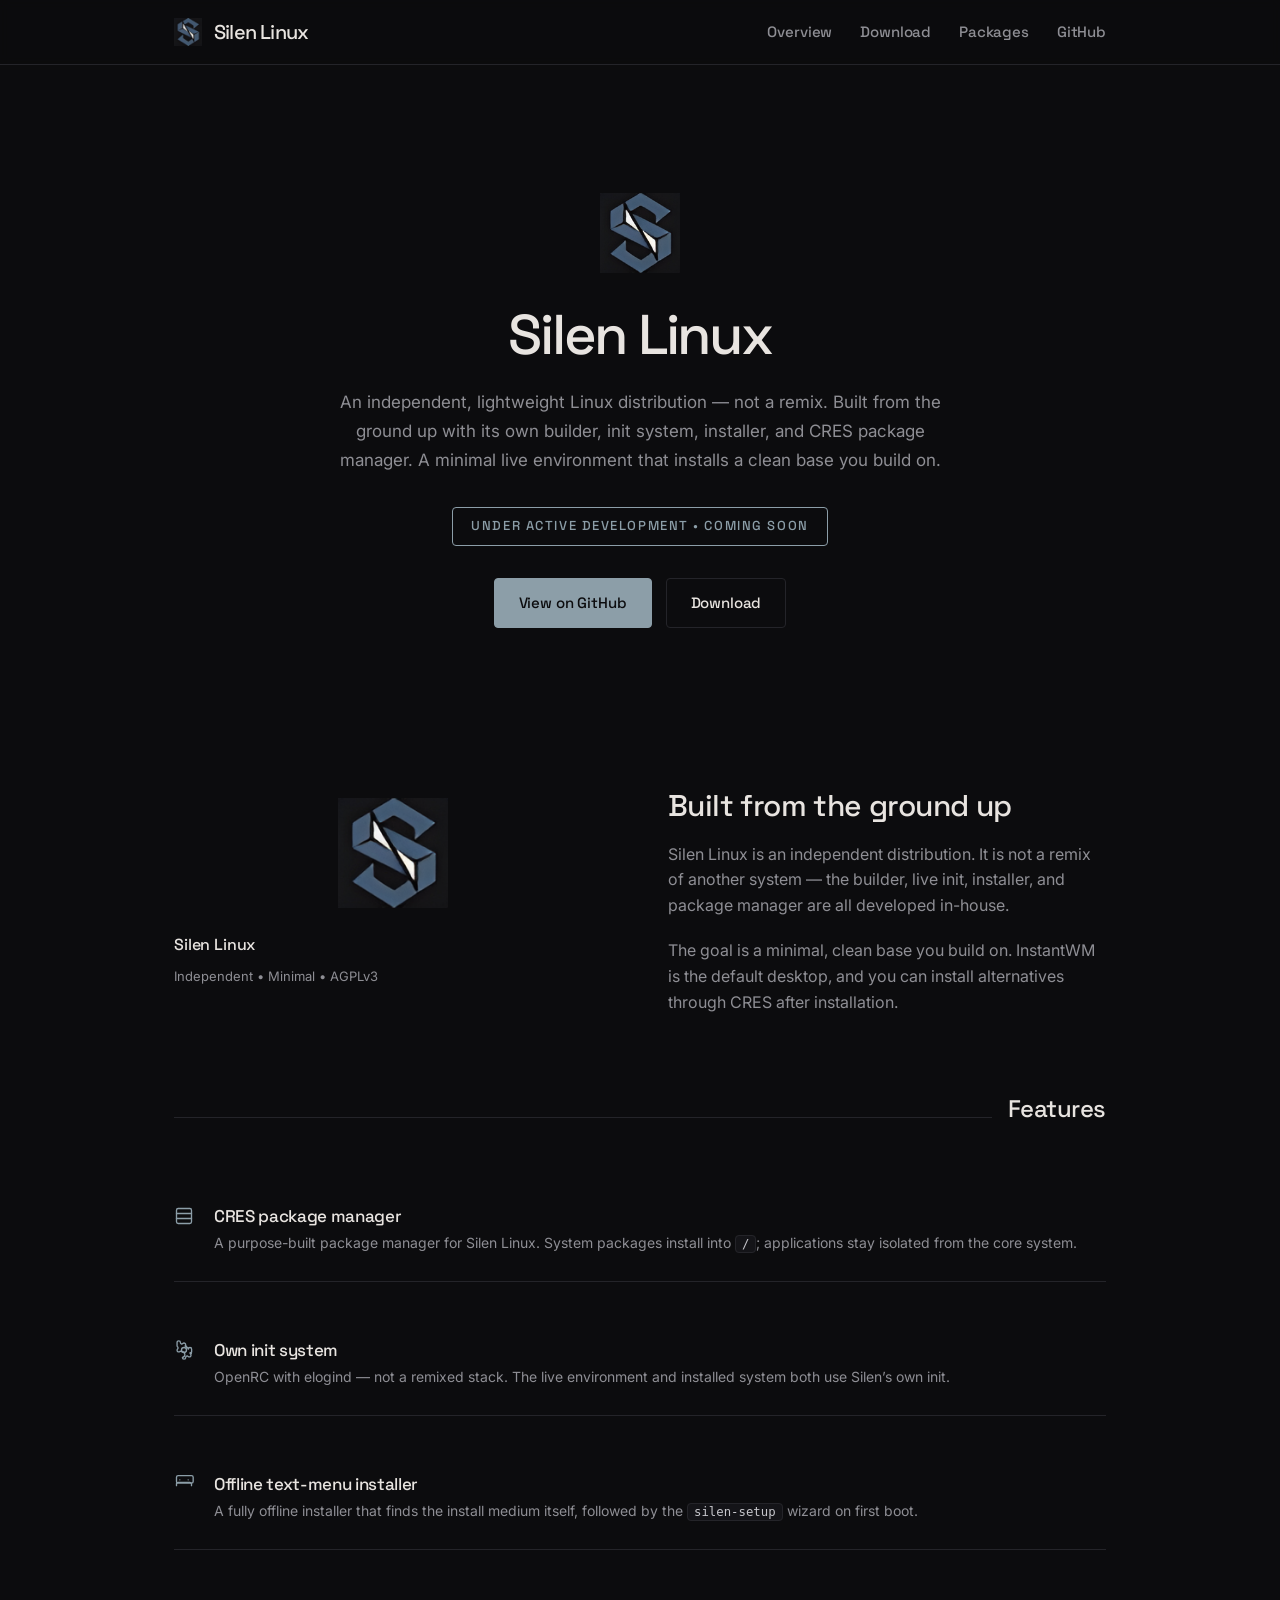
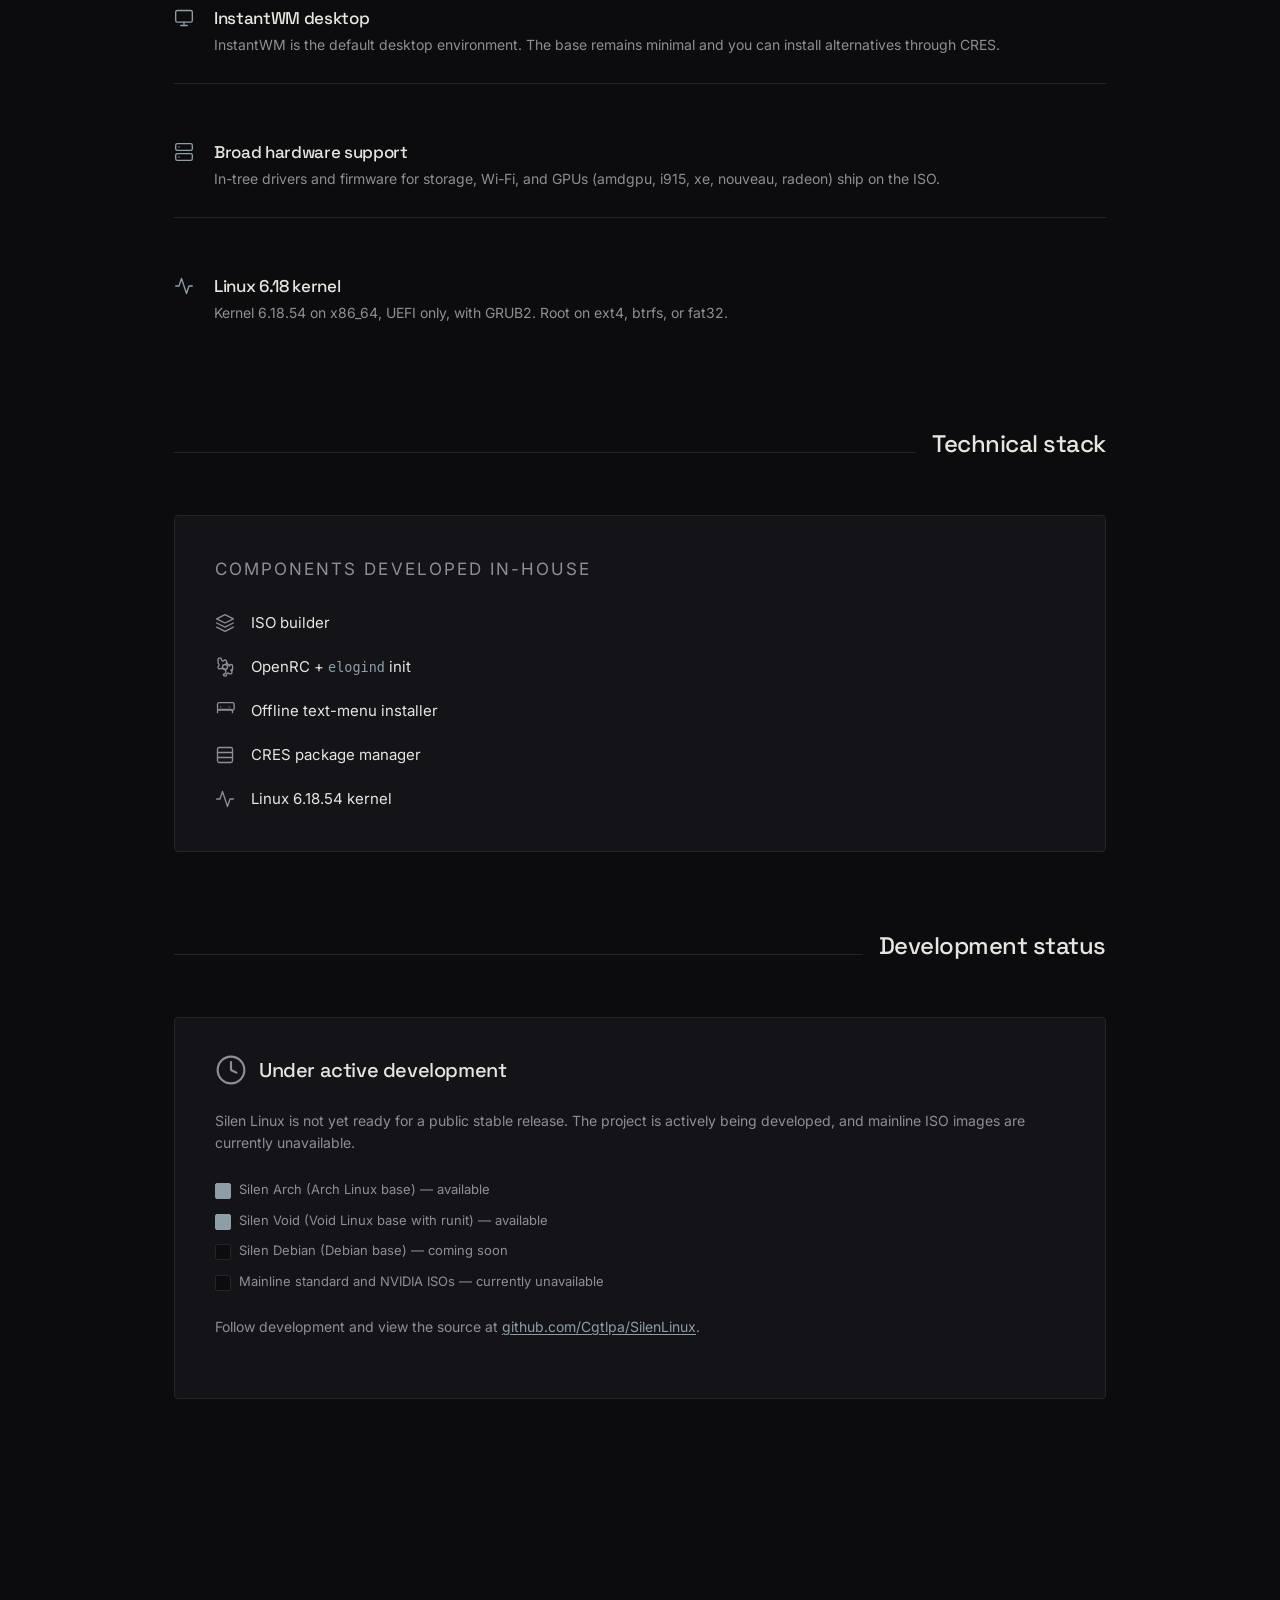
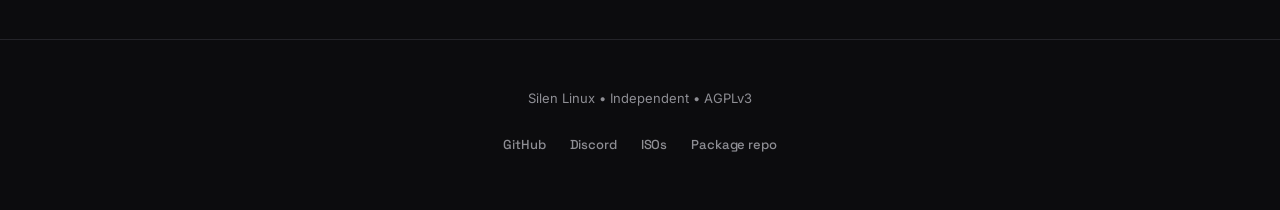
==== commit 35417cba: "Set InstantWM as default desktop; remove forced-desktop claim" ====
--- a/index.html
+++ b/index.html
@@ -55,7 +55,7 @@
         <div class="intro-text">
             <h2>Built from the ground up</h2>
             <p>Silen Linux is an independent distribution. It is not a remix of another system &mdash; the builder, live init, installer, and package manager are all developed in-house.</p>
-            <p>The goal is a minimal, clean base you build on. There is no forced desktop and no bloat. After installation, the <code>silen-setup</code> wizard lets you choose your desktop, login manager, firmware, and extras.</p>
+            <p>The goal is a minimal, clean base you build on. InstantWM is the default desktop, and you can install alternatives through CRES after installation.</p>
         </div>
     </section>
 
@@ -105,8 +105,8 @@
                     <line x1="12" y1="17" x2="12" y2="21"/>
                 </svg>
                 <div class="feature-content">
-                    <h3>No forced desktop</h3>
-                    <p>A minimal live environment that installs a clean base. You choose the desktop, login manager, and extras during setup.</p>
+                    <h3>InstantWM desktop</h3>
+                    <p>InstantWM is the default desktop environment. The base remains minimal and you can install alternatives through CRES.</p>
                 </div>
             </div>
             <div class="feature">
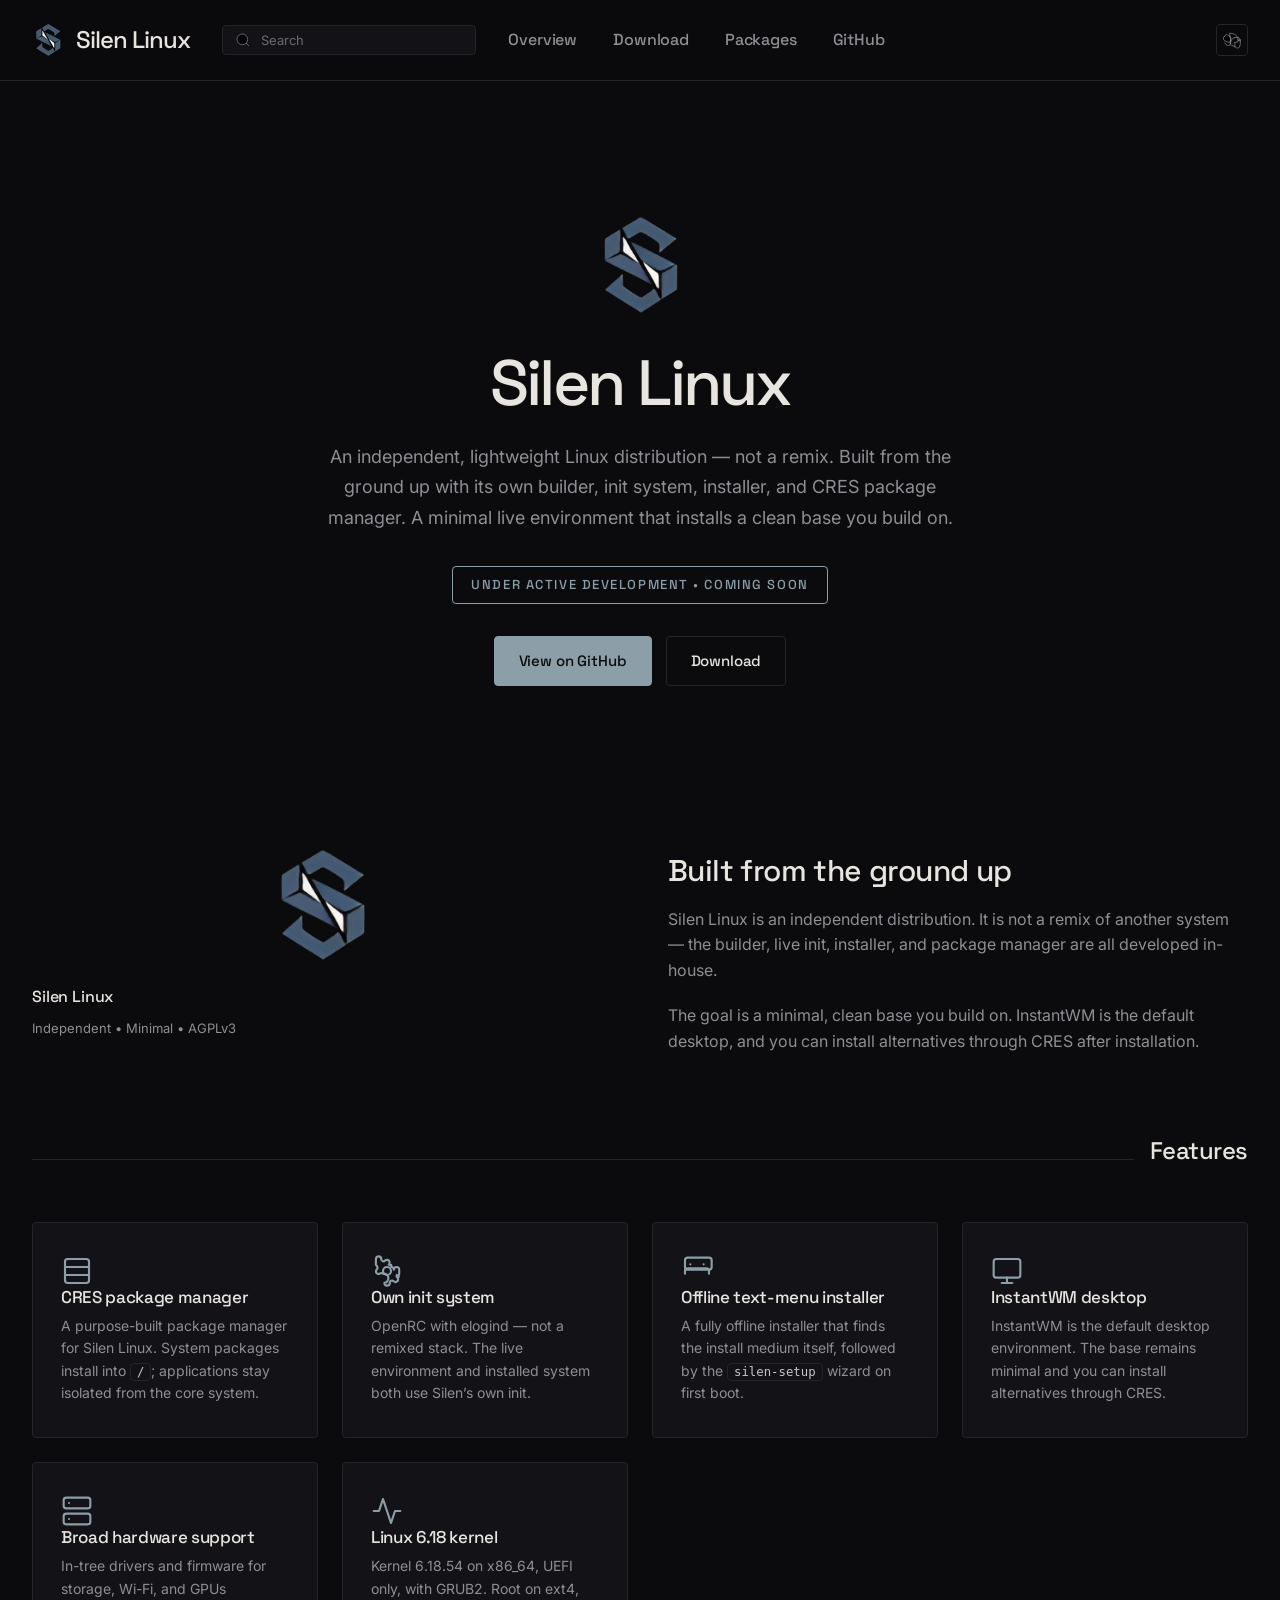
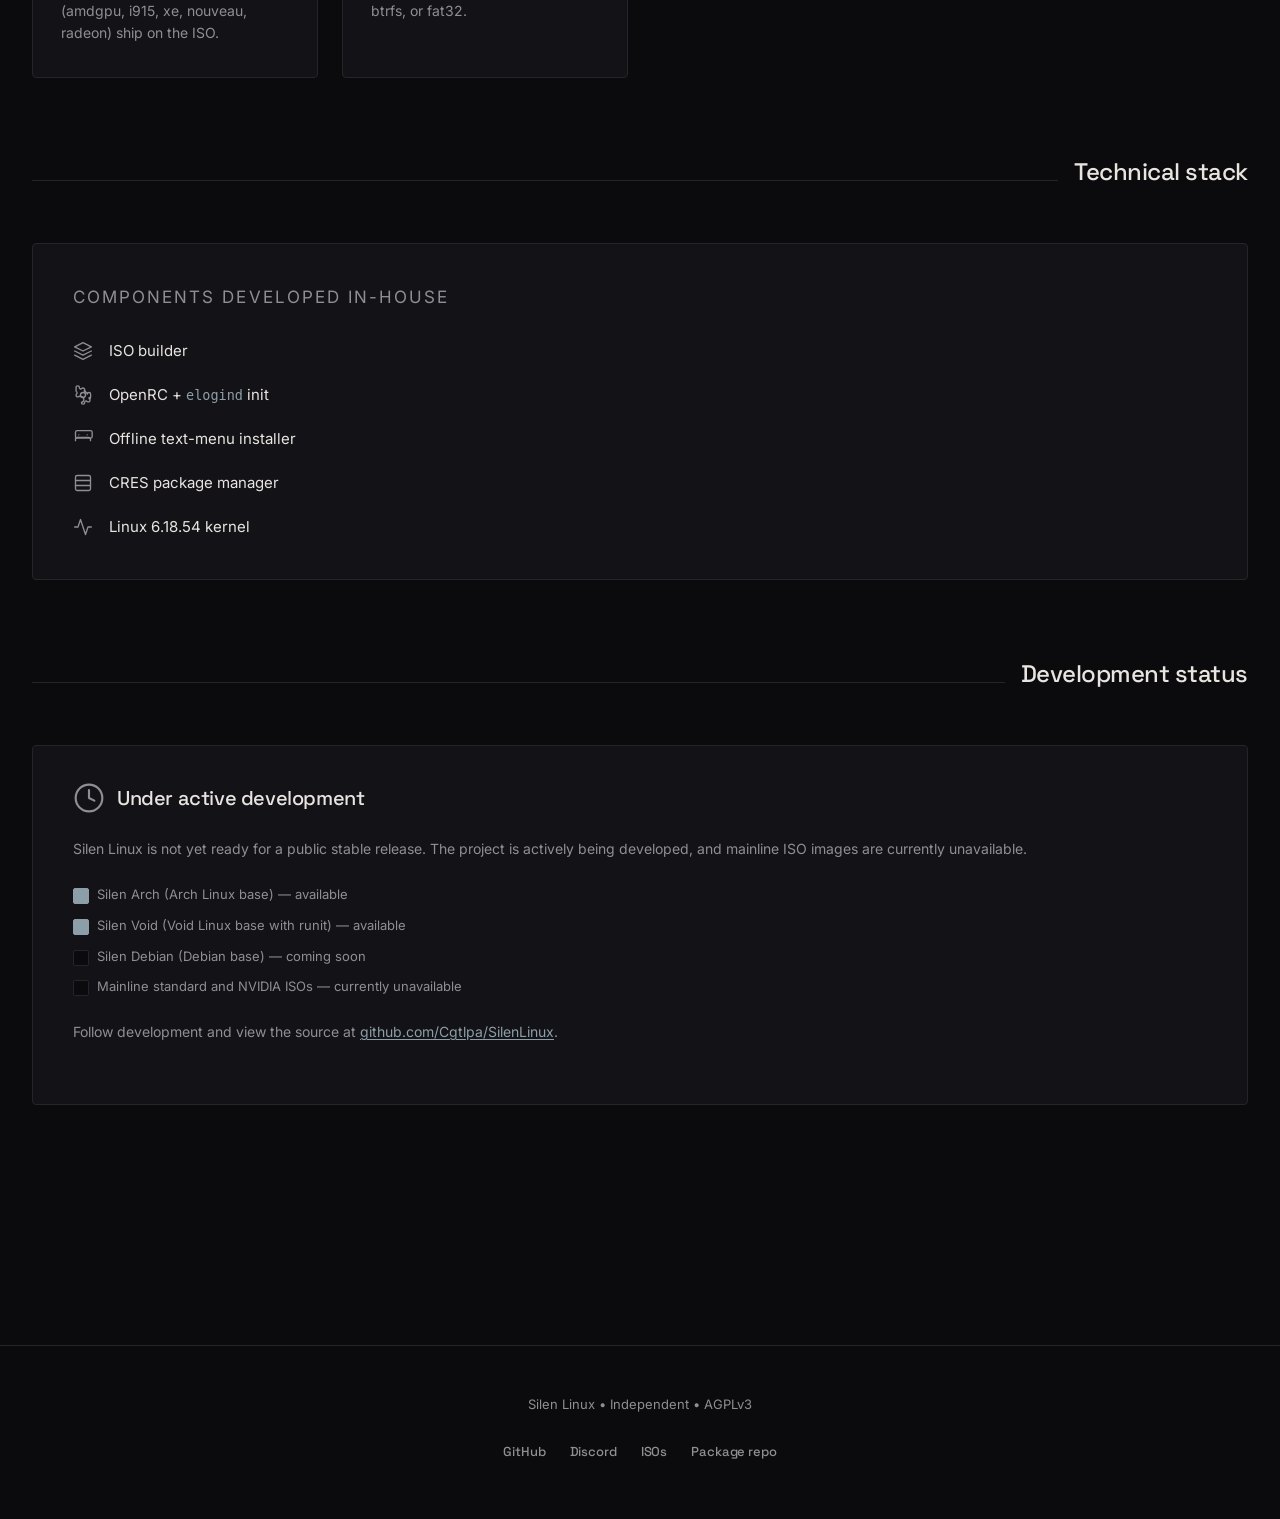
==== commit 69609cb0: "InstantOS-inspired redesign: dark theme, search nav, larger hero, download cards, new Discord link" ====
--- a/index.html
+++ b/index.html
@@ -9,7 +9,7 @@
     <title>Silen Linux - an independent Linux distribution in development</title>
     <meta name="description" content="Silen Linux is an independent, lightweight Linux distribution under active development. Not a remix - built from the ground up with its own builder, init system, installer, and CRES package manager.">
     <link rel="icon" href="favicon.png" type="image/png">
-    <link rel="stylesheet" href="styles.css?v=6">
+    <link rel="stylesheet" href="styles.css?v=8">
 </head>
 <body>
 
@@ -19,13 +19,22 @@
             <img src="silen_logo_preffered.png" alt="Silen Linux logo">
             <h1>Silen Linux</h1>
         </a>
-        <button class="mobile-menu-btn" aria-label="Toggle menu" aria-expanded="false"><svg class="icon icon-md" viewBox="0 0 24 24"><line x1="4" y1="7" x2="20" y2="7"/><line x1="4" y1="12" x2="20" y2="12"/><line x1="4" y1="17" x2="20" y2="17"/></svg></button>
+        <div class="nav-search">
+            <svg viewBox="0 0 24 24"><circle cx="11" cy="11" r="8"/><path d="M21 21l-4.35-4.35"/></svg>
+            <input type="text" placeholder="Search">
+        </div>
         <nav id="main-nav">
             <a href="index.html">Overview</a>
             <a href="get.html">Download</a>
             <a href="packages.html">Packages</a>
             <a href="github.html">GitHub</a>
         </nav>
+        <div class="nav-icons">
+            <a href="https://github.com/Cgtlpa/SilenLinux" target="_blank" rel="noopener" aria-label="GitHub">
+                <svg viewBox="0 0 24 24"><path d="M9 19c-5 1.5-5-2.5-7-3m14 6v-3.87a3.37 3.37 0 0 0-.94-2.61c3.14-.35 6.44-1.54 6.44-4.77 0-0.84-.23-1.55-.55-2.22A11.7 11.7 0 0 0 9 15c-3.42-.23-6.5-1.43-7.83-2.84a9.17 9.17 0 0 0-1.13-2.73C2.29 7.46 3 5 4.42 5c1.07 0 2.12.28 2.94.71A11.25 11.25 0 0 1 9 19m14-6v3.87c0 2.19-.88 4.3-2.36 5.76A3.35 3.35 0 0 1 16.41 21a10 10 0 0 0-4.5-1.44c-1.7-1.44-2.54-3.65-2.25-5.76 0-1.5.37-2.86 1.05-4A11.7 11.7 0 0 1 9 3c2.86 0 5.6.87 7.83 2.49A16 16 0 0 1 20 9c0 1.2-.21 2.34-.67 3.37A10 10 0 0 0 23 13c0-.73-.09-1.45-.23-2.12A3.36 3.36 0 0 0 23 13z"/></svg>
+            </a>
+            <button class="mobile-menu-btn" aria-label="Toggle menu" aria-expanded="false"><svg class="icon icon-md" viewBox="0 0 24 24"><line x1="4" y1="7" x2="20" y2="7"/><line x1="4" y1="12" x2="20" y2="12"/><line x1="4" y1="17" x2="20" y2="17"/></svg></button>
+        </div>
     </div>
 </div>
 
@@ -65,66 +74,44 @@
             <div class="section-divider"></div>
             <h2 class="section-title">Features</h2>
         </div>
-        <div class="features-list">
-            <div class="feature">
-                <svg class="icon icon-accent" viewBox="0 0 24 24">
-                    <rect x="3" y="3" width="18" height="18" rx="2"/>
-                    <path d="M3 9h18M3 15h18"/>
-                </svg>
+        <div class="features-grid">
+            <div class="feature">
+                <svg class="icon icon-lg icon-accent" viewBox="0 0 24 24"><rect x="3" y="3" width="18" height="18" rx="2"/><path d="M3 9h18M3 15h18"/></svg>
                 <div class="feature-content">
                     <h3>CRES package manager</h3>
                     <p>A purpose-built package manager for Silen Linux. System packages install into <code>/</code>; applications stay isolated from the core system.</p>
                 </div>
             </div>
             <div class="feature">
-                <svg class="icon icon-accent" viewBox="0 0 24 24">
-                    <circle cx="12" cy="12" r="3"/>
-                    <path d="M19.4 15a1.65 1.65 0 0 0 .33 1.82l.06.06a2 2 0 0 1 0 2.83 2 2 0 0 1-2.83 0l-.06-.06a1.65 1.65 0 0 0-1.82-.33 1.65 1.65 0 0 0-1 1.51V21a2 2 0 0 1-2 2 2 2 0 0 1-2-2v-.09A1.65 1.65 0 0 0 9 14a1.65 1.65 0 0 0-1.82-.33l-.06.06a2 2 0 0 1-2.83 0 2 2 0 0 1 0-2.83l.06-.06a1.65 1.65 0 0 0 .33-1.82 1.65 1.65 0 0 0-1-1.51V3a2 2 0 0 1 2-2 2 2 0 0 1 2 2v.09a1.65 1.65 0 0 0 1 1.51 1.65 1.65 0 0 0 1.82-.33l.06-.06a2 2 0 0 1 2.83 0 2 2 0 0 1 0 2.83l-.06.06a1.65 1.65 0 0 0 1.82.33V9a2 2 0 0 1 2 2 2 2 0 0 1 2-2 2 2 0 0 1 2 2v3.5a1.65 1.65 0 0 0-.33 1.82z"/>
-                </svg>
+                <svg class="icon icon-lg icon-accent" viewBox="0 0 24 24"><circle cx="12" cy="12" r="3"/><path d="M19.4 15a1.65 1.65 0 0 0 .33 1.82l.06.06a2 2 0 0 1 0 2.83 2 2 0 0 1-2.83 0l-.06-.06a1.65 1.65 0 0 0-1.82-.33 1.65 1.65 0 0 0-1 1.51V21a2 2 0 0 1-2 2 2 2 0 0 1-2-2v-.09A1.65 1.65 0 0 0 9 14a1.65 1.65 0 0 0-1.82-.33l-.06.06a2 2 0 0 1-2.83 0 2 2 0 0 1 0-2.83l.06-.06a1.65 1.65 0 0 0 .33-1.82 1.65 1.65 0 0 0-1-1.51V3a2 2 0 0 1 2-2 2 2 0 0 1 2 2v.09a1.65 1.65 0 0 0 1 1.51 1.65 1.65 0 0 0 1.82-.33l.06-.06a2 2 0 0 1 2.83 0 2 2 0 0 1 0 2.83l-.06.06a1.65 1.65 0 0 0 1.82.33V9a2 2 0 0 1 2 2 2 2 0 0 1 2-2 2 2 0 0 1 2 2v3.5a1.65 1.65 0 0 0-.33 1.82z"/></svg>
                 <div class="feature-content">
                     <h3>Own init system</h3>
                     <p>OpenRC with elogind &mdash; not a remixed stack. The live environment and installed system both use Silen&rsquo;s own init.</p>
                 </div>
             </div>
             <div class="feature">
-                <svg class="icon icon-accent" viewBox="0 0 24 24">
-                    <path d="M21 14v-2a2 2 0 0 0-2-2H5a2 2 0 0 0-2 2v2"/>
-                    <line x1="7" y1="7" x2="7" y2="7"/>
-                    <line x1="17" y1="7" x2="17" y2="7"/>
-                    <path d="M3 11h18a2 2 0 0 0 2-2v-5a2 2 0 0 0-2-2H5a2 2 0 0 0-2 2v5a2 2 0 0 0 2 2"/>
-                </svg>
+                <svg class="icon icon-lg icon-accent" viewBox="0 0 24 24"><path d="M21 14v-2a2 2 0 0 0-2-2H5a2 2 0 0 0-2 2v2"/><line x1="7" y1="7" x2="7" y2="7"/><line x1="17" y1="7" x2="17" y2="7"/><path d="M3 11h18a2 2 0 0 0 2-2v-5a2 2 0 0 0-2-2H5a2 2 0 0 0-2 2v5a2 2 0 0 0 2 2"/></svg>
                 <div class="feature-content">
                     <h3>Offline text-menu installer</h3>
                     <p>A fully offline installer that finds the install medium itself, followed by the <code>silen-setup</code> wizard on first boot.</p>
                 </div>
             </div>
             <div class="feature">
-                <svg class="icon icon-accent" viewBox="0 0 24 24">
-                    <rect x="2" y="3" width="20" height="14" rx="2" ry="2"/>
-                    <line x1="8" y1="21" x2="16" y2="21"/>
-                    <line x1="12" y1="17" x2="12" y2="21"/>
-                </svg>
+                <svg class="icon icon-lg icon-accent" viewBox="0 0 24 24"><rect x="2" y="3" width="20" height="14" rx="2" ry="2"/><line x1="8" y1="21" x2="16" y2="21"/><line x1="12" y1="17" x2="12" y2="21"/></svg>
                 <div class="feature-content">
                     <h3>InstantWM desktop</h3>
                     <p>InstantWM is the default desktop environment. The base remains minimal and you can install alternatives through CRES.</p>
                 </div>
             </div>
             <div class="feature">
-                <svg class="icon icon-accent" viewBox="0 0 24 24">
-                    <rect x="2" y="2" width="20" height="8" rx="2" ry="2"/>
-                    <rect x="2" y="14" width="20" height="8" rx="2" ry="2"/>
-                    <line x1="6" y1="6" x2="6.01" y2="6"/>
-                    <line x1="6" y1="18" x2="6.01" y2="18"/>
-                </svg>
+                <svg class="icon icon-lg icon-accent" viewBox="0 0 24 24"><rect x="2" y="2" width="20" height="8" rx="2" ry="2"/><rect x="2" y="14" width="20" height="8" rx="2" ry="2"/><line x1="6" y1="6" x2="6.01" y2="6"/><line x1="6" y1="18" x2="6.01" y2="18"/></svg>
                 <div class="feature-content">
                     <h3>Broad hardware support</h3>
                     <p>In-tree drivers and firmware for storage, Wi-Fi, and GPUs (amdgpu, i915, xe, nouveau, radeon) ship on the ISO.</p>
                 </div>
             </div>
             <div class="feature">
-                <svg class="icon icon-accent" viewBox="0 0 24 24">
-                    <polyline points="22 12 18 12 15 21 9 3 6 12 2 12"/>
-                </svg>
+                <svg class="icon icon-lg icon-accent" viewBox="0 0 24 24"><polyline points="22 12 18 12 15 21 9 3 6 12 2 12"/></svg>
                 <div class="feature-content">
                     <h3>Linux 6.18 kernel</h3>
                     <p>Kernel 6.18.54 on x86_64, UEFI only, with GRUB2. Root on ext4, btrfs, or fat32.</p>
@@ -195,7 +182,7 @@
         <p>Silen Linux &bull; Independent &bull; AGPLv3</p>
         <nav>
             <a href="https://github.com/Cgtlpa/SilenLinux" target="_blank" rel="noopener">GitHub</a>
-            <a href="https://discord.gg/WxbRRURcZ" target="_blank" rel="noopener">Discord</a>
+            <a href="https://discord.gg/6b4uaaQDzN" target="_blank" rel="noopener">Discord</a>
             <a href="https://huggingface.co/datasets/vgzz/silen-isos" target="_blank" rel="noopener">ISOs</a>
             <a href="https://huggingface.co/datasets/vgzz/spk-pkgs/tree/main/packages" target="_blank" rel="noopener">Package repo</a>
         </nav>
--- a/styles.css
+++ b/styles.css
@@ -1,5 +1,5 @@
 /* Silen Linux - modern, minimal, technical.
-   Charcoal + muted steel palette. No emojis, no AI-generated noise. */
+   Dark charcoal + muted steel palette. No emojis, no AI-generated noise. */
 
 * {
     box-sizing: border-box;
@@ -8,23 +8,24 @@
 }
 
 :root {
-    --bg: #0c0c0e;
-    --surface: #141418;
+    --bg: #0b0b0d;
+    --surface: #131317;
     --surface-hover: #1c1c22;
     --border: #242429;
     --text: #e8e4e0;
     --text-muted: #8e8e94;
     --accent: #8c9ea8;
     --accent-hover: #b3c3cc;
-    --code-bg: #141418;
+    --code-bg: #131317;
     --code-text: #c7c7cc;
     --radius: 4px;
-    --max-width: 980px;
+    --max-width: 1320px;
+    --header-height: 80px;
 }
 
 html {
     scroll-behavior: smooth;
-    scroll-padding-top: 72px;
+    scroll-padding-top: var(--header-height);
 }
 
 body {
@@ -155,23 +156,23 @@
 /* ===== HEADER / NAVIGATION ===== */
 
 .header {
-    background: rgba(12, 12, 14, 0.85);
+    background: rgba(11, 11, 13, 0.9);
     border-bottom: 1px solid var(--border);
     position: sticky;
     top: 0;
     z-index: 100;
-    backdrop-filter: blur(4px);
+    backdrop-filter: blur(6px);
 }
 
 .header-inner {
     max-width: var(--max-width);
     margin: 0 auto;
-    padding: 0 24px;
+    padding: 0 32px;
     display: flex;
     align-items: center;
     justify-content: space-between;
-    gap: 24px;
-    height: 64px;
+    gap: 32px;
+    height: var(--header-height);
     flex-wrap: wrap;
 }
 
@@ -180,35 +181,71 @@
     align-items: center;
     gap: 12px;
     text-decoration: none;
+    flex-shrink: 0;
 }
 
 .brand img {
-    width: 28px;
-    height: 28px;
+    width: 32px;
+    height: 32px;
     display: block;
 }
 
 .brand h1 {
-    font-size: 20px;
+    font-size: 24px;
     margin: 0;
     letter-spacing: -0.04em;
 }
 
+.nav-search {
+    display: flex;
+    align-items: center;
+    gap: 10px;
+    background: var(--surface);
+    border: 1px solid var(--border);
+    border-radius: var(--radius);
+    padding: 6px 12px;
+    flex-shrink: 0;
+}
+
+.nav-search input {
+    background: transparent;
+    border: none;
+    color: var(--text);
+    font-family: inherit;
+    font-size: 13px;
+    outline: none;
+    min-width: 180px;
+}
+
+.nav-search input::placeholder {
+    color: var(--text-muted);
+    opacity: 0.7;
+}
+
+.nav-search svg {
+    width: 16px;
+    height: 16px;
+    stroke: var(--text-muted);
+    flex-shrink: 0;
+}
+
 nav {
     display: flex;
-    gap: 28px;
+    gap: 36px;
     align-items: center;
     flex-wrap: wrap;
+    flex: 1;
+    min-width: 0;
 }
 
 nav a {
     font-family: "Space Grotesk", ui-sans-serif, system-ui, -apple-system, BlinkMacSystemFont, "Segoe UI", Roboto, sans-serif;
-    font-size: 15px;
+    font-size: 16px;
     font-weight: 500;
     letter-spacing: -0.01em;
     color: var(--text-muted);
     text-decoration: none;
-    padding: 6px 0;
+    padding: 8px 0;
     position: relative;
     transition: color 0.2s ease;
 }
@@ -240,6 +277,37 @@
     width: 100%;
 }
 
+.nav-icons {
+    display: flex;
+    gap: 14px;
+    align-items: center;
+    flex-shrink: 0;
+}
+
+.nav-icons a {
+    display: flex;
+    align-items: center;
+    justify-content: center;
+    width: 32px;
+    height: 32px;
+    color: var(--text-muted);
+    text-decoration: none;
+    border: 1px solid var(--border);
+    border-radius: var(--radius);
+    transition: all 0.2s ease;
+}
+
+.nav-icons a:hover {
+    color: var(--accent);
+    border-color: var(--accent);
+}
+
+.nav-icons svg {
+    width: 18px;
+    height: 18px;
+    stroke: currentColor;
+}
+
 .mobile-menu-btn {
     display: none;
     background: none;
@@ -261,31 +329,31 @@
 .page {
     max-width: var(--max-width);
     margin: 0 auto;
-    padding: 56px 24px 80px;
+    padding: 56px 32px 80px;
 }
 
 /* ===== HERO ===== */
 
 .hero {
-    padding: 72px 24px 96px;
+    padding: 80px 32px 100px;
     text-align: center;
 }
 
 .hero-logo {
-    width: 80px;
-    height: 80px;
-    margin: 0 auto 28px;
+    width: 96px;
+    height: 96px;
+    margin: 0 auto 32px;
     display: block;
 }
 
 .hero h1 {
-    font-size: 56px;
+    font-size: 64px;
     margin: 0 0 20px;
     letter-spacing: -0.04em;
 }
 
 .hero p {
-    font-size: 17px;
+    font-size: 18px;
     color: var(--text-muted);
     max-width: 640px;
     margin: 0 auto 32px;
@@ -378,10 +446,6 @@
     white-space: nowrap;
 }
 
-.section-title-sm {
-    font-size: 20px;
-}
-
 /* ===== INTRODUCTION (asymmetric) ===== */
 
 .intro {
@@ -414,33 +478,37 @@
     margin-bottom: 0;
 }
 
-/* ===== FEATURES (single column, not card grid) ===== */
-
-.features-list {
-    display: flex;
-    flex-direction: column;
-    gap: 32px;
+/* ===== FEATURES (card layout like instantOS) ===== */
+
+.features-grid {
+    display: grid;
+    grid-template-columns: repeat(auto-fit, minmax(260px, 1fr));
+    gap: 24px;
 }
 
 .feature {
-    display: flex;
-    align-items: flex-start;
-    gap: 20px;
-    padding: 26px 0;
-    border-bottom: 1px solid var(--border);
-}
-
-.feature:last-child {
-    border-bottom: none;
+    background: var(--surface);
+    border: 1px solid var(--border);
+    border-radius: var(--radius);
+    padding: 32px 28px;
+    transition: border-color 0.2s ease;
+}
+
+.feature:hover {
+    border-color: var(--accent);
 }
 
 .feature-icon {
+    width: 32px;
+    height: 32px;
+    margin-bottom: 16px;
+    display: block;
     flex-shrink: 0;
 }
 
 .feature-content h3 {
     font-size: 17px;
-    margin-bottom: 6px;
+    margin-bottom: 8px;
 }
 
 .feature-content p {
@@ -551,45 +619,138 @@
     border-color: var(--accent);
 }
 
+/* ===== DOWNLOAD CARDS ===== */
+
+.download-cards {
+    display: flex;
+    gap: 24px;
+    flex-wrap: wrap;
+    margin-top: 24px;
+}
+
+.download-card {
+    background: var(--surface);
+    border: 1px solid var(--border);
+    border-radius: var(--radius);
+    padding: 32px;
+    flex: 1;
+    min-width: 280px;
+    display: flex;
+    flex-direction: column;
+    transition: border-color 0.2s ease;
+}
+
+.download-card:hover {
+    border-color: var(--accent);
+}
+
+.download-card .card-header {
+    margin-bottom: 20px;
+}
+
+.download-card h3 {
+    font-size: 20px;
+    margin: 0 0 12px;
+}
+
+.download-card .card-file {
+    font-family: ui-monospace, "DejaVu Sans Mono", "Liberation Mono", monospace;
+    font-size: 13px;
+    color: var(--text-muted);
+    margin: 0 0 16px;
+    word-break: break-all;
+}
+
+.download-card .card-desc {
+    font-size: 13px;
+    color: var(--text-muted);
+    margin: 0 0 24px;
+    line-height: 1.6;
+    flex: 1;
+}
+
+.download-card .card-btn {
+    margin-top: auto;
+}
+
 /* ===== TABLES ===== */
+
+.table-wrap {
+    overflow-x: auto;
+}
 
 table {
     width: 100%;
-    border-collapse: collapse;
+    border-collapse: separate;
+    border-spacing: 0;
     font-size: 13px;
     margin: 20px 0;
 }
 
 th, td {
-    border: 1px solid var(--border);
-    padding: 10px 14px;
+    border-bottom: 1px solid var(--border);
+    padding: 12px 16px;
     text-align: left;
-    vertical-align: top;
+    vertical-align: middle;
 }
 
 th {
-    background: var(--surface);
-    color: var(--text-muted);
-    font-size: 11px;
+    background: transparent;
+    color: var(--text-muted);
+    font-size: 10px;
     font-weight: 600;
-    letter-spacing: 0.1em;
+    letter-spacing: 0.12em;
     text-transform: uppercase;
     font-family: "Space Grotesk", ui-sans-serif, system-ui, -apple-system, BlinkMacSystemFont, "Segoe UI", Roboto, sans-serif;
+    border-bottom: 2px solid var(--border);
+    padding-bottom: 10px;
 }
 
 td {
     color: var(--text);
 }
 
-td code {
-    font-size: 0.9em;
+tr:last-child td {
+    border-bottom: none;
+}
+
+.status-unavailable,
+.status-available,
+.status-coming {
+    display: inline-flex;
+    align-items: center;
+    gap: 6px;
+    font-size: 11px;
+    font-weight: 500;
+    letter-spacing: 0.05em;
+    font-family: "Space Grotesk", ui-sans-serif, system-ui, -apple-system, BlinkMacSystemFont, "Segoe UI", Roboto, sans-serif;
+    padding: 3px 8px;
+    border-radius: var(--radius);
+}
+
+.status-unavailable {
+    color: var(--text-muted);
+    border: 1px solid var(--border);
+    background: var(--surface);
+}
+
+.status-available {
+    color: var(--accent);
+    border: 1px solid var(--accent);
+    background: rgba(140, 158, 168, 0.08);
+}
+
+.status-coming {
+    color: var(--accent);
+    border: 1px solid var(--accent);
+    background: rgba(140, 158, 168, 0.08);
 }
 
 /* ===== FOOTER ===== */
 
 .footer {
     border-top: 1px solid var(--border);
-    padding: 48px 24px;
+    padding: 48px 32px;
     margin-top: 80px;
 }
 
@@ -635,6 +796,12 @@
 }
 
 /* ===== RESPONSIVE ===== */
+
+@media (max-width: 900px) {
+    .nav-search {
+        display: none;
+    }
+}
 
 @media (max-width: 720px) {
     .header-inner {
@@ -696,7 +863,7 @@
     }
 
     .hero h1 {
-        font-size: 38px;
+        font-size: 42px;
     }
 
     .hero p {
@@ -718,12 +885,6 @@
         font-size: 24px;
     }
 
-    .feature {
-        flex-direction: column;
-        align-items: flex-start;
-        gap: 12px;
-    }
-
     .page {
         padding: 40px 16px 64px;
     }
@@ -749,6 +910,10 @@
     .section-title {
         white-space: normal;
     }
+
+    .nav-icons {
+        display: none;
+    }
 }
 
 @media (max-width: 480px) {
@@ -759,7 +924,7 @@
         font-size: 24px;
     }
     .hero h1 {
-        font-size: 32px;
+        font-size: 36px;
     }
 }
 
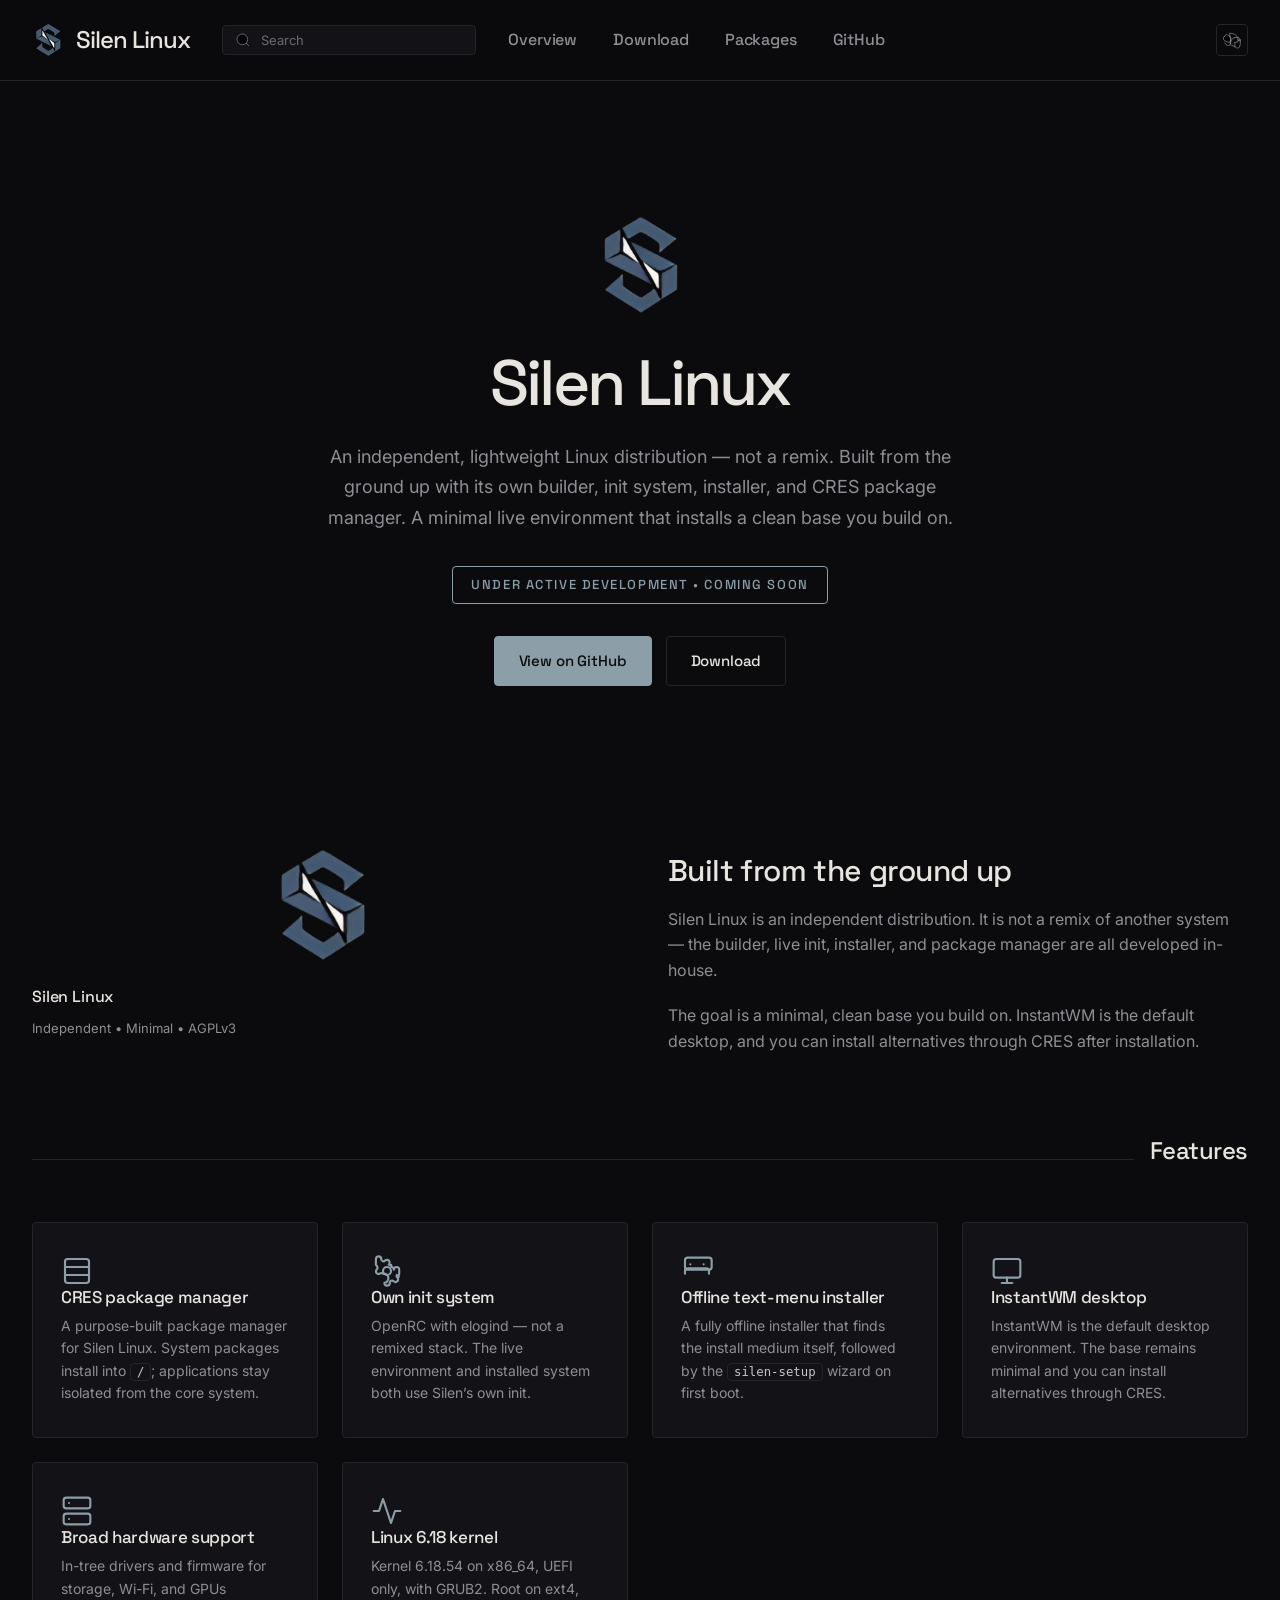
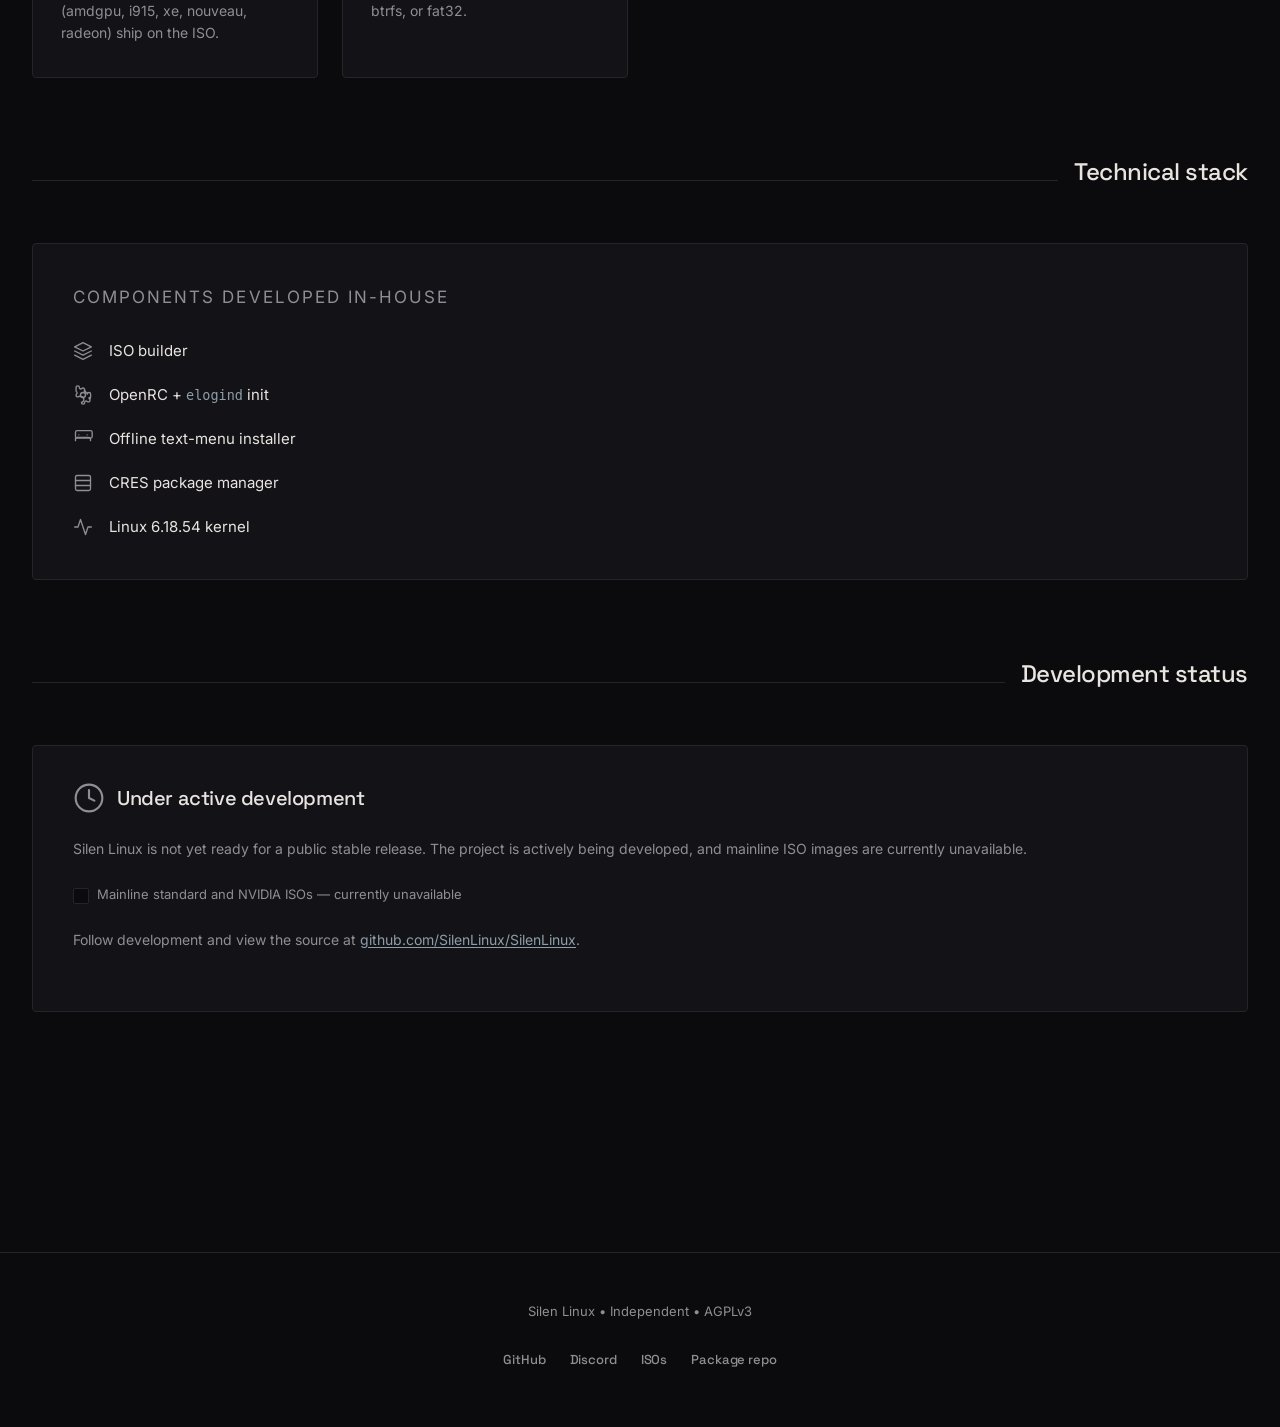
==== commit 0bd99605: "Update GitHub URL to SilenLinux/SilenLinux; remove other bases from dev status" ====
--- a/index.html
+++ b/index.html
@@ -30,7 +30,7 @@
             <a href="github.html">GitHub</a>
         </nav>
         <div class="nav-icons">
-            <a href="https://github.com/Cgtlpa/SilenLinux" target="_blank" rel="noopener" aria-label="GitHub">
+            <a href="https://github.com/SilenLinux/SilenLinux" target="_blank" rel="noopener" aria-label="GitHub">
                 <svg viewBox="0 0 24 24"><path d="M9 19c-5 1.5-5-2.5-7-3m14 6v-3.87a3.37 3.37 0 0 0-.94-2.61c3.14-.35 6.44-1.54 6.44-4.77 0-0.84-.23-1.55-.55-2.22A11.7 11.7 0 0 0 9 15c-3.42-.23-6.5-1.43-7.83-2.84a9.17 9.17 0 0 0-1.13-2.73C2.29 7.46 3 5 4.42 5c1.07 0 2.12.28 2.94.71A11.25 11.25 0 0 1 9 19m14-6v3.87c0 2.19-.88 4.3-2.36 5.76A3.35 3.35 0 0 1 16.41 21a10 10 0 0 0-4.5-1.44c-1.7-1.44-2.54-3.65-2.25-5.76 0-1.5.37-2.86 1.05-4A11.7 11.7 0 0 1 9 3c2.86 0 5.6.87 7.83 2.49A16 16 0 0 1 20 9c0 1.2-.21 2.34-.67 3.37A10 10 0 0 0 23 13c0-.73-.09-1.45-.23-2.12A3.36 3.36 0 0 0 23 13z"/></svg>
             </a>
             <button class="mobile-menu-btn" aria-label="Toggle menu" aria-expanded="false"><svg class="icon icon-md" viewBox="0 0 24 24"><line x1="4" y1="7" x2="20" y2="7"/><line x1="4" y1="12" x2="20" y2="12"/><line x1="4" y1="17" x2="20" y2="17"/></svg></button>
@@ -47,7 +47,7 @@
         <p>An independent, lightweight Linux distribution &mdash; not a remix. Built from the ground up with its own builder, init system, installer, and CRES package manager. A minimal live environment that installs a clean base you build on.</p>
         <div class="coming-soon">Under active development &bull; Coming soon</div>
         <div class="actions">
-            <a class="btn btn-primary" href="https://github.com/Cgtlpa/SilenLinux" target="_blank" rel="noopener">View on GitHub</a>
+            <a class="btn btn-primary" href="https://github.com/SilenLinux/SilenLinux" target="_blank" rel="noopener">View on GitHub</a>
             <a class="btn btn-outline" href="get.html">Download</a>
         </div>
     </section>
@@ -166,12 +166,9 @@
             </div>
             <p>Silen Linux is not yet ready for a public stable release. The project is actively being developed, and mainline ISO images are currently unavailable.</p>
             <ul>
-                <li class="available">Silen Arch (Arch Linux base) &mdash; available</li>
-                <li class="available">Silen Void (Void Linux base with runit) &mdash; available</li>
-                <li>Silen Debian (Debian base) &mdash; coming soon</li>
                 <li>Mainline standard and NVIDIA ISOs &mdash; currently unavailable</li>
             </ul>
-            <p style="margin-top:24px;">Follow development and view the source at <a href="https://github.com/Cgtlpa/SilenLinux" target="_blank" rel="noopener">github.com/Cgtlpa/SilenLinux</a>.</p>
+            <p style="margin-top:24px;">Follow development and view the source at <a href="https://github.com/SilenLinux/SilenLinux" target="_blank" rel="noopener">github.com/SilenLinux/SilenLinux</a>.</p>
         </div>
     </section>
 
@@ -181,7 +178,7 @@
     <div class="footer-inner">
         <p>Silen Linux &bull; Independent &bull; AGPLv3</p>
         <nav>
-            <a href="https://github.com/Cgtlpa/SilenLinux" target="_blank" rel="noopener">GitHub</a>
+            <a href="https://github.com/SilenLinux/SilenLinux" target="_blank" rel="noopener">GitHub</a>
             <a href="https://discord.gg/6b4uaaQDzN" target="_blank" rel="noopener">Discord</a>
             <a href="https://huggingface.co/datasets/vgzz/silen-isos" target="_blank" rel="noopener">ISOs</a>
             <a href="https://huggingface.co/datasets/vgzz/spk-pkgs/tree/main/packages" target="_blank" rel="noopener">Package repo</a>
--- a/styles.css
+++ b/styles.css
@@ -644,8 +644,15 @@
     border-color: var(--accent);
 }
 
-.download-card .card-header {
-    margin-bottom: 20px;
+.download-card .card-badge {
+    display: inline-block;
+    font-size: 11px;
+    font-weight: 500;
+    letter-spacing: 0.05em;
+    font-family: "Space Grotesk", ui-sans-serif, system-ui, -apple-system, BlinkMacSystemFont, "Segoe UI", Roboto, sans-serif;
+    padding: 3px 8px;
+    border-radius: var(--radius);
+    margin-bottom: 16px;
 }
 
 .download-card h3 {
@@ -667,6 +674,27 @@
     margin: 0 0 24px;
     line-height: 1.6;
     flex: 1;
+}
+
+/* ===== DOWNLOAD HERO ===== */
+
+.download-hero {
+    margin-bottom: 40px;
+    text-align: center;
+}
+
+.download-hero h2 {
+    font-size: 44px;
+    margin: 0 0 16px;
+    letter-spacing: -0.04em;
+}
+
+.download-hero p {
+    font-size: 17px;
+    color: var(--text-muted);
+    max-width: 640px;
+    margin: 0 auto;
+    line-height: 1.7;
 }
 
 .download-card .card-btn {
